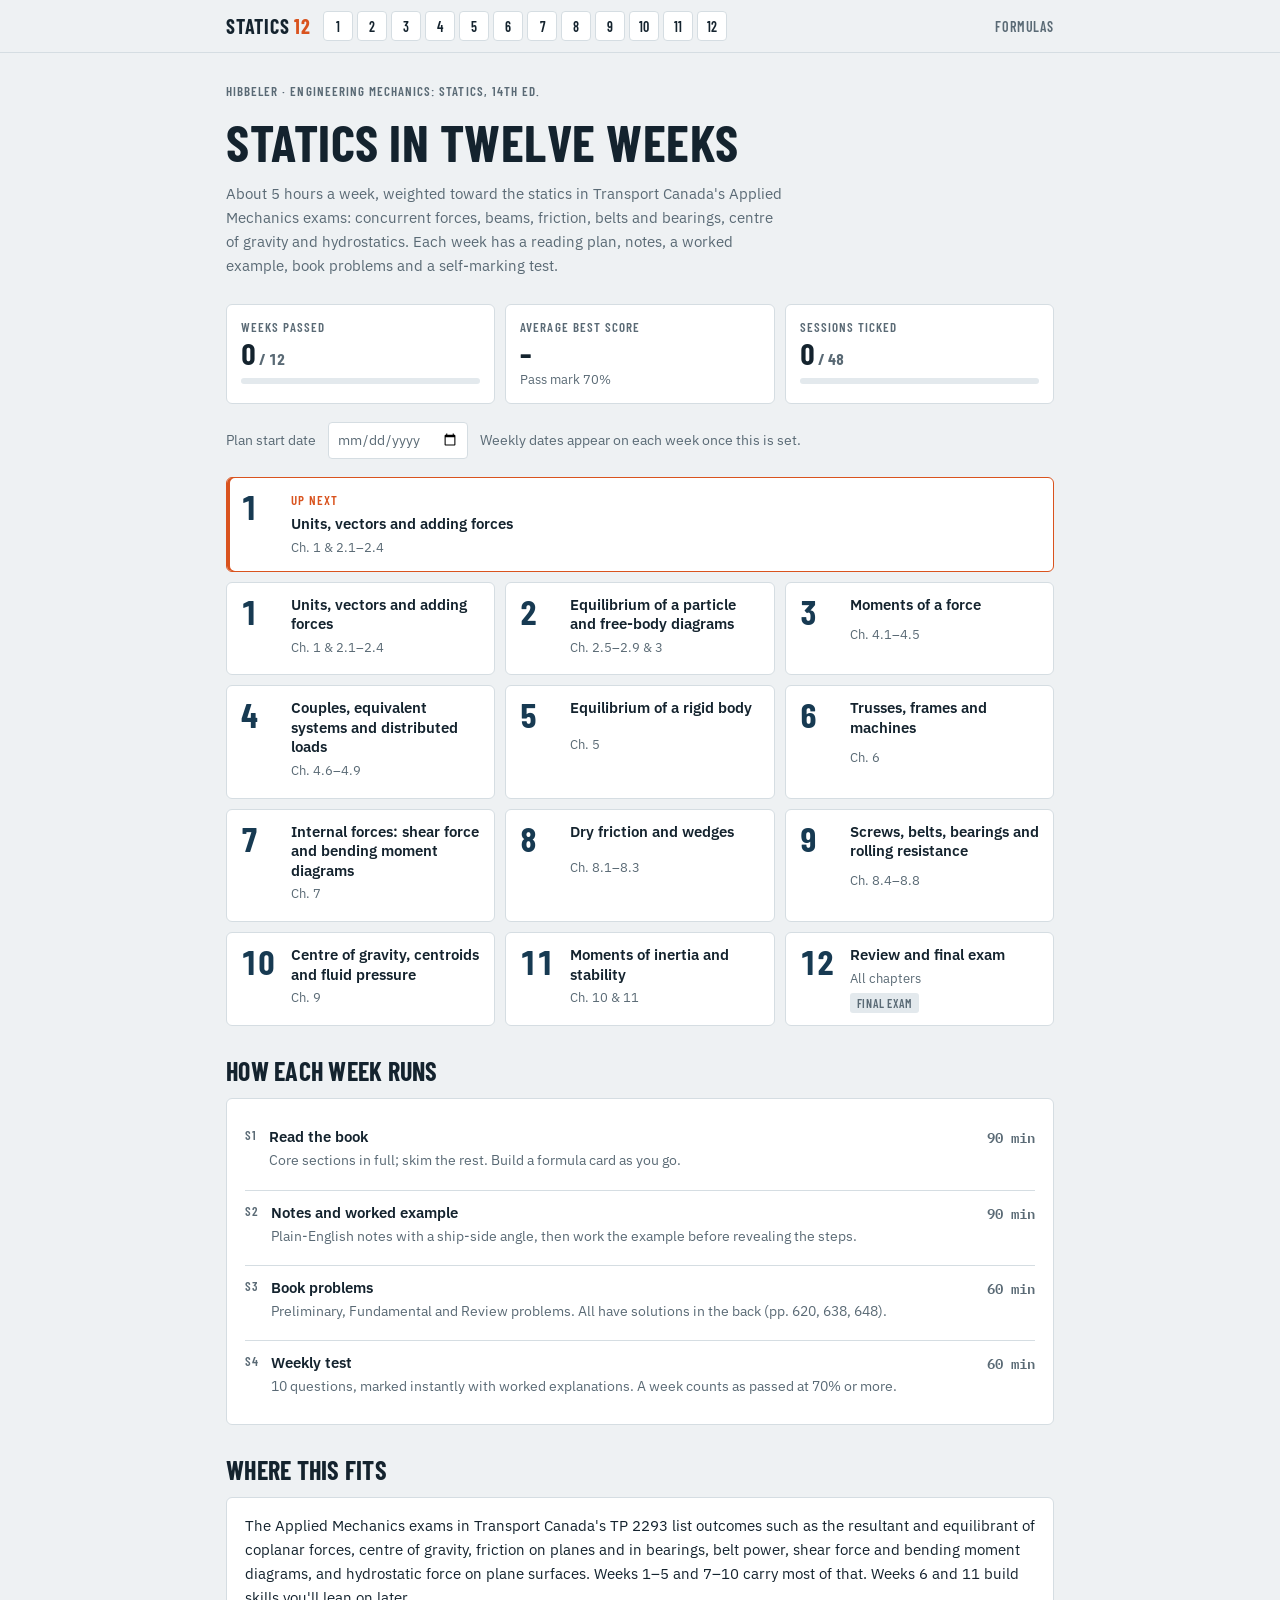
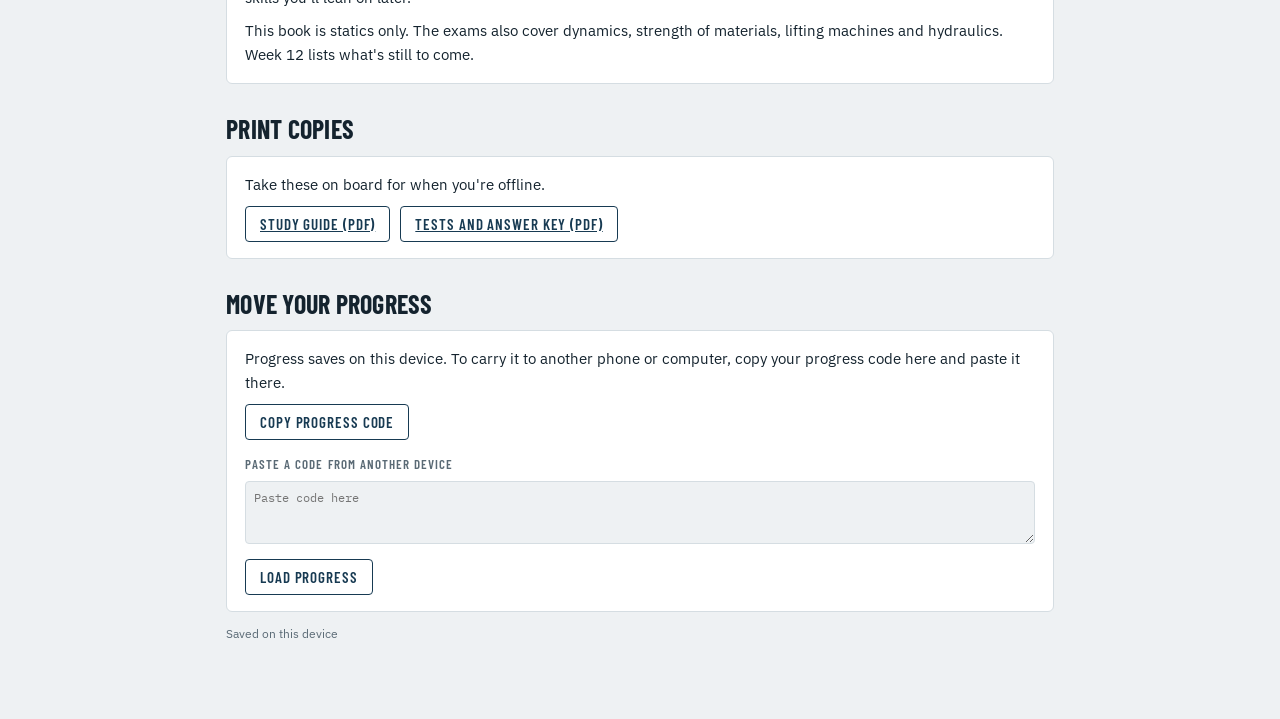
==== statics/index.html @ a071ed4c "Add Statics in Twelve Weeks study hub at /statics Interactive 12-week study plan for Hibbeler's Engi" ====
<!doctype html>
<html lang="en"><head><meta charset="utf-8"><meta name="viewport" content="width=device-width,initial-scale=1,viewport-fit=cover">
<style>[hidden]{display:none!important}img{max-width:100%}</style></head><body>
<title>Hibbeler Statics Course</title>
<link rel="preconnect" href="https://fonts.googleapis.com">
<link rel="preconnect" href="https://fonts.gstatic.com" crossorigin>
<link rel="stylesheet" href="https://fonts.googleapis.com/css2?family=Barlow+Condensed:wght@500;600;700&family=IBM+Plex+Sans:ital,wght@0,400;0,500;0,600;1,400&family=IBM+Plex+Mono:wght@400;500&display=swap">
<style>
/* Layout: a single-column logbook. Sticky week bar, tabbed week pages, and stencil-style labels borrowed from hull and deck markings. */
:root{
  --bg:#eef1f3; --panel:#ffffff; --ink:#14232e; --muted:#5a6a75; --line:#d5dde2;
  --navy:#173a52; --signal:#d9531e; --signal-soft:#fbe6dc; --ok:#1f7a4d; --ok-soft:#dcf1e5; --bad:#b3261e; --bad-soft:#f8e0de;
  --chip:#e3e9ed; --code:#f3f6f8;
  --display:"Barlow Condensed","Arial Narrow",Arial,sans-serif;
  --body:"IBM Plex Sans",-apple-system,"Segoe UI",Roboto,sans-serif;
  --mono:"IBM Plex Mono",ui-monospace,Menlo,Consolas,monospace;
}
@media (prefers-color-scheme: dark){:root:not([data-theme="light"]){
  --bg:#0e171d; --panel:#16232c; --ink:#e4ecf1; --muted:#9aacb8; --line:#2a3b47;
  --navy:#8fc1e3; --signal:#f07a45; --signal-soft:#3a2219; --ok:#5cc58f; --ok-soft:#16301f; --bad:#f08a80; --bad-soft:#3a1c1a;
  --chip:#22323d; --code:#1b2a34; color-scheme:dark }}
:root[data-theme="dark"]{
  --bg:#0e171d; --panel:#16232c; --ink:#e4ecf1; --muted:#9aacb8; --line:#2a3b47;
  --navy:#8fc1e3; --signal:#f07a45; --signal-soft:#3a2219; --ok:#5cc58f; --ok-soft:#16301f; --bad:#f08a80; --bad-soft:#3a1c1a;
  --chip:#22323d; --code:#1b2a34; color-scheme:dark }
*{box-sizing:border-box}
body{background:var(--bg);color:var(--ink);font:15px/1.6 var(--body);margin:0}
.wrap{max-width:860px;margin:0 auto;padding-inline:16px;padding-block:0 64px}
a{color:var(--navy)}
button,input,select{font:inherit;color:inherit}
:focus-visible{outline:2px solid var(--signal);outline-offset:2px}
h1,h2,h3{font-family:var(--display);font-weight:700;letter-spacing:.01em;line-height:1.15;text-wrap:balance;margin:0}
.label{font-family:var(--display);font-weight:600;text-transform:uppercase;letter-spacing:.08em;font-size:13px;color:var(--muted)}
sub,sup{font-size:.72em;line-height:0}

/* top bar */
.top{position:sticky;top:env(safe-area-inset-top,0px);z-index:5;background:var(--bg);border-bottom:1px solid var(--line)}
.top .wrap{display:flex;align-items:center;gap:12px;padding-block:10px}
.brand{font-family:var(--display);font-weight:700;font-size:20px;letter-spacing:.04em;text-transform:uppercase;text-decoration:none;color:var(--ink);white-space:nowrap}
.brand b{color:var(--signal)}
.weeks{display:flex;gap:4px;overflow-x:auto;flex:1;min-width:0;scrollbar-width:none}
.weeks::-webkit-scrollbar{display:none}
.wk{flex:none;width:30px;height:30px;border-radius:4px;border:1px solid var(--line);background:var(--panel);font:600 14px var(--display);cursor:pointer;display:grid;place-items:center;color:var(--ink);text-decoration:none}
.wk.done{background:var(--ok);border-color:var(--ok);color:var(--panel)}
.wk.cur{border-color:var(--signal);box-shadow:inset 0 0 0 1px var(--signal)}
.toplink{font:600 14px var(--display);text-transform:uppercase;letter-spacing:.06em;text-decoration:none;color:var(--muted);white-space:nowrap}

/* home */
.hero{padding-block:28px 8px;display:grid;gap:10px}
.hero h1{font-size:clamp(34px,7vw,52px);text-transform:uppercase}
.hero p{margin:0;max-width:62ch;color:var(--muted)}
.stats{display:grid;grid-template-columns:repeat(auto-fit,minmax(150px,1fr));gap:10px;margin-block:18px}
.stat{background:var(--panel);border:1px solid var(--line);border-radius:6px;padding:12px 14px}
.stat .v{font:700 30px/1.1 var(--display);font-variant-numeric:tabular-nums}
.stat .v small{font-size:16px;color:var(--muted)}
.bar{height:6px;background:var(--chip);border-radius:3px;overflow:hidden;margin-top:8px}
.bar i{display:block;height:100%;background:var(--signal)}
.startrow{display:flex;flex-wrap:wrap;align-items:center;gap:8px 12px;margin-block:4px 18px;font-size:14px;color:var(--muted)}
.startrow input{background:var(--panel);border:1px solid var(--line);border-radius:4px;padding:5px 8px}
.grid{display:grid;grid-template-columns:repeat(auto-fill,minmax(250px,1fr));gap:10px}
.card{display:grid;grid-template-columns:auto 1fr;gap:4px 12px;align-items:start;background:var(--panel);border:1px solid var(--line);border-radius:6px;padding:12px 14px;text-decoration:none;color:var(--ink)}
.card:hover{border-color:var(--navy)}
.card .num{font:700 34px/1 var(--display);color:var(--navy);grid-row:span 3;min-width:38px;font-variant-numeric:tabular-nums}
.card .t{font-weight:600;line-height:1.3}
.card .c{font-size:13px;color:var(--muted)}
.card.now{border-color:var(--signal);box-shadow:inset 3px 0 0 var(--signal)}
.chips{display:flex;flex-wrap:wrap;gap:6px}
.chip{display:inline-block;font:600 12px/1 var(--display);letter-spacing:.06em;text-transform:uppercase;padding:4px 7px;border-radius:3px;background:var(--chip);color:var(--muted)}
.chip.ok{background:var(--ok-soft);color:var(--ok)}
.chip.go{background:var(--signal-soft);color:var(--signal)}
.chip.core{background:var(--navy);color:var(--panel)}
.section{margin-block:30px 0;display:grid;gap:12px}
.section h2{font-size:26px;text-transform:uppercase}
.panel{background:var(--panel);border:1px solid var(--line);border-radius:6px;padding:16px 18px}
.panel p{margin:0 0 .6em}
.panel p:last-child{margin-bottom:0}
.sessions{display:grid;gap:8px;counter-reset:s}
.srow{display:grid;grid-template-columns:auto 1fr auto;gap:12px;align-items:start;padding:10px 0;border-top:1px solid var(--line)}
.srow:first-child{border-top:0}
.srow .time{font:600 14px var(--mono);color:var(--muted);white-space:nowrap}
.srow .k{font-weight:600}
.srow .d{font-size:14px;color:var(--muted)}

/* week page */
.whead{padding-block:22px 6px;display:grid;gap:6px}
.whead h1{font-size:clamp(28px,5.5vw,40px)}
.tabs{display:flex;gap:2px;border-bottom:2px solid var(--line);margin-block:14px 18px;overflow-x:auto;scrollbar-width:none}
.tabs::-webkit-scrollbar{display:none}
.tab{flex:none;background:none;border:0;padding:8px 12px;font:600 16px var(--display);letter-spacing:.06em;text-transform:uppercase;color:var(--muted);cursor:pointer;border-bottom:3px solid transparent;margin-bottom:-2px}
.tab[aria-selected="true"]{color:var(--ink);border-bottom-color:var(--signal)}
.stack{display:grid;gap:14px}
ul.obj{margin:0;padding-left:20px}
ul.obj li{margin-block:3px}
table{border-collapse:collapse;width:100%;font-size:14px}
.tablewrap{overflow-x:auto}
th,td{text-align:left;padding:8px 10px;border-bottom:1px solid var(--line);vertical-align:top}
th{font:600 13px var(--display);letter-spacing:.08em;text-transform:uppercase;color:var(--muted)}
td.mono,.mono{font-family:var(--mono);font-size:13px}
.check{display:flex;gap:10px;align-items:flex-start;cursor:pointer}
.check input{width:18px;height:18px;margin-top:3px;accent-color:var(--ok);flex:none}
.note h3{font-size:20px;margin-bottom:4px}
.formula td:last-child{font-family:var(--mono);font-size:13.5px;white-space:nowrap}
.marine{border-left:4px solid var(--signal);background:var(--signal-soft);border-radius:0 6px 6px 0;padding:12px 16px}
.marine .label{color:var(--signal)}
.marine p{margin:4px 0 0}
.steps{display:grid;gap:8px;margin:0;padding:0;list-style:none;counter-reset:st}
.steps li{counter-increment:st;display:grid;grid-template-columns:28px 1fr;gap:8px;background:var(--code);border-radius:4px;padding:8px 10px}
.steps li::before{content:counter(st);font:700 18px/1.3 var(--display);color:var(--navy)}
.btn{display:inline-flex;align-items:center;gap:6px;border:1px solid var(--navy);background:var(--navy);color:var(--panel);border-radius:4px;padding:8px 14px;font:600 15px var(--display);letter-spacing:.06em;text-transform:uppercase;cursor:pointer}
.btn.ghost{background:transparent;color:var(--navy)}
.btn:disabled{opacity:.45;cursor:not-allowed}
.answer{border:1px solid var(--ok);background:var(--ok-soft);border-radius:4px;padding:10px 12px}
.row{display:flex;flex-wrap:wrap;gap:10px;align-items:center}

/* test */
.q{display:grid;gap:10px;padding:16px 18px;background:var(--panel);border:1px solid var(--line);border-radius:6px}
.q.right{border-color:var(--ok);box-shadow:inset 4px 0 0 var(--ok)}
.q.wrong{border-color:var(--bad);box-shadow:inset 4px 0 0 var(--bad)}
.qn{font:700 15px var(--display);letter-spacing:.06em;color:var(--signal)}
.opts{display:grid;gap:6px}
.opt{display:flex;gap:10px;align-items:flex-start;border:1px solid var(--line);border-radius:4px;padding:8px 10px;cursor:pointer}
.opt input{margin-top:4px;accent-color:var(--navy);flex:none}
.opt.is-right{border-color:var(--ok);background:var(--ok-soft)}
.opt.is-picked-wrong{border-color:var(--bad);background:var(--bad-soft)}
.numin{display:flex;gap:8px;align-items:center;flex-wrap:wrap}
.numin input{width:150px;max-width:100%;background:var(--bg);border:1px solid var(--line);border-radius:4px;padding:8px 10px;font-family:var(--mono)}
.numin .u{font-family:var(--mono);color:var(--muted)}
.fb{font-size:14px;border-top:1px dashed var(--line);padding-top:10px}
.fb b.r{color:var(--ok)} .fb b.w{color:var(--bad)}
.score{scroll-margin-top:70px;display:flex;flex-wrap:wrap;gap:14px 24px;align-items:center;padding:16px 18px;border-radius:6px;background:var(--panel);border:2px solid var(--navy)}
.score .big{font:700 44px/1 var(--display);font-variant-numeric:tabular-nums}
.score.pass{border-color:var(--ok)} .score.pass .big{color:var(--ok)}
.score.fail{border-color:var(--signal)} .score.fail .big{color:var(--signal)}
.hint{font-size:13px;color:var(--muted)}
.sync{font-size:12px;color:var(--muted)}
.pager{display:flex;justify-content:space-between;gap:10px;margin-top:28px}
@media (max-width:520px){.brand span{display:none}.srow{grid-template-columns:auto 1fr}.srow .time{grid-column:2}}
@media (prefers-reduced-motion:no-preference){.q,.card{transition:border-color .15s}}
</style>

<header class="top"><div class="wrap">
  <a class="brand" href="#home">Statics<span> <b>12</b></span></a>
  <nav class="weeks" id="weekbar" aria-label="Weeks"></nav>
  <a class="toplink" href="#formulas">Formulas</a>
</div></header>
<main class="wrap" id="app"></main>

<script type="application/json" id="course-data">{"weeks":[{"n":1,"title":"Units, vectors and adding forces","chapter":"Ch. 1 & 2.1–2.4","readings":[{"sec":"1.1–1.6","title":"General principles, units, numerical work","pages":"book pp. 3–16 (PDF pp. 25–38)","depth":"core"},{"sec":"2.1–2.3","title":"Scalars, vectors, parallelogram law","pages":"book pp. 17–32 (PDF pp. 39–54)","depth":"core"},{"sec":"2.4","title":"Adding a system of coplanar forces","pages":"book pp. 33–43 (PDF pp. 55–65)","depth":"core"}],"objectives":["Work in SI units and prefixes, and convert mass to weight with W = mg","Add two forces with the parallelogram law, using the cosine and sine rules","Resolve any force into x and y components, including 3-4-5 slopes","Find the resultant and the equilibrant of a set of coplanar forces"],"notes":[{"h":"What statics is","p":"Statics is the study of bodies that are at rest or moving at constant velocity, so the acceleration is zero. Every problem in this book comes down to one idea: <b>the forces on a body balance<\/b>. This week you learn to add forces correctly. Everything after this builds on that."},{"h":"Newton's laws and weight","p":"1st law: with no unbalanced force, a body stays at rest or keeps moving in a straight line. 2nd law: F = ma. 3rd law: action and reaction are equal and opposite. Weight is the force gravity puts on a mass: <b>W = mg<\/b>, with g = 9.81 m/s². A 1 kg mass weighs 9.81 N. A 1 tonne (1 Mg) mass weighs 9.81 kN."},{"h":"SI units and prefixes","p":"The newton is a derived unit: 1 N = 1 kg·m/s². Prefixes go in steps of 1000: kilo (k, 10³), mega (M, 10⁶), giga (G, 10⁹), milli (m, 10⁻³), micro (μ, 10⁻⁶). Write 1 tonne as 1 Mg, never 1 kkg. Carry at least 4 figures through a calculation and round the final answer to 3 significant figures, as the book does."},{"h":"Vectors","p":"A <b>scalar<\/b> has size only (mass, time, length). A <b>vector<\/b> has size and direction (force, velocity, moment). You add two vectors with the <b>parallelogram law<\/b>: put them tail to tail, complete the parallelogram, and the diagonal is the resultant. The half-version is the <b>triangle rule<\/b>, which puts them head to tail. Solve the triangle with the cosine rule for the magnitude and the sine rule for the angle."},{"h":"Resolving into components","p":"For a force F at angle θ measured from the +x axis: F<sub>x<\/sub> = F cos θ and F<sub>y<\/sub> = F sin θ. When the direction is given as a slope triangle, for example rise 3 and run 4 with hypotenuse 5, use the ratios: F<sub>x<\/sub> = F(4/5) and F<sub>y<\/sub> = F(3/5). Always check the sign of each component from a sketch. Don't trust the calculator to get the quadrant right."},{"h":"Resultant of many forces","p":"Add all the x-components and all the y-components: F<sub>Rx<\/sub> = ΣF<sub>x<\/sub> and F<sub>Ry<\/sub> = ΣF<sub>y<\/sub>. Then F<sub>R<\/sub> = √(F<sub>Rx<\/sub>² + F<sub>Ry<\/sub>²), and the direction is θ = tan⁻¹(|F<sub>Ry<\/sub>|/|F<sub>Rx<\/sub>|), placed in the right quadrant by looking at the signs."},{"h":"Equilibrant (exam term)","p":"Hibbeler rarely uses the word, but Transport Canada exam papers do. The <b>equilibrant<\/b> is the single force that would hold the system in balance. It has the same magnitude as the resultant, acts along the same line, and points the opposite way, so its direction is θ<sub>R<\/sub> + 180°."}],"formulas":[["Weight","W = m g,  g = 9.81 m/s²"],["Cosine rule","C = √(A² + B² − 2AB cos c)"],["Parallelogram (angle θ between the forces)","R = √(A² + B² + 2AB cos θ)"],["Sine rule","A / sin a = B / sin b = C / sin c"],["Components","F<sub>x<\/sub> = F cos θ,  F<sub>y<\/sub> = F sin θ"],["Resultant","F<sub>R<\/sub> = √((ΣF<sub>x<\/sub>)² + (ΣF<sub>y<\/sub>)²),  θ = tan⁻¹(ΣF<sub>y<\/sub> / ΣF<sub>x<\/sub>)"],["Equilibrant","E = F<sub>R<\/sub>, direction θ<sub>R<\/sub> + 180°"]],"example":{"title":"Three lines on one bollard","problem":"Three mooring lines pull on one deck bollard. Take +x as forward and measure angles anticlockwise from +x: 5 kN at 0°, 8 kN at 60° and 4 kN at 150°. Find the resultant force on the bollard and the equilibrant that the bollard's foundation has to provide.","steps":["x-components: 5 cos 0° + 8 cos 60° + 4 cos 150° = 5 + 4 − 3.464 = <b>5.536 kN<\/b>","y-components: 5 sin 0° + 8 sin 60° + 4 sin 150° = 0 + 6.928 + 2 = <b>8.928 kN<\/b>","Magnitude: F<sub>R<\/sub> = √(5.536² + 8.928²) = <b>10.5 kN<\/b>","Direction: both components are positive, so the resultant is in the 1st quadrant. θ = tan⁻¹(8.928/5.536) = <b>58.2°<\/b>","Equilibrant: 10.5 kN acting at 58.2° + 180° = <b>238°<\/b>"],"answer":"F<sub>R<\/sub> = 10.5 kN at 58.2°. Equilibrant = 10.5 kN at 238°."},"marine":"Two tugs on one tow, several mooring lines on a bollard, and a chain block hanging from a padeye that is pulled sideways are all coplanar force additions. The Applied Mechanics exams ask for the resultant and equilibrant of concurrent coplanar forces by name, so get fast and tidy at the component method this week.","practice":[{"set":"Preliminary","items":"P2–1, P2–2","where":"book p. 27; solutions p. 638"},{"set":"Fundamental","items":"F2–1 to F2–12","where":"book pp. 28 & 39; solutions p. 620"},{"set":"Review","items":"R2–1 to R2–4","where":"book p. 84; solutions p. 648"}],"test":[{"type":"mc","q":"Which of these quantities is a vector?","options":["Mass","Time","Force","Volume"],"answer":2,"explain":"A force has magnitude <i>and<\/i> direction. Mass, time and volume have magnitude only, so they are scalars."},{"type":"num","q":"A replacement pump has a mass of 250 kg. What is its weight?","answer":2.4525,"display":"2.45","unit":"kN","tol":2.0,"explain":"W = mg = 250 × 9.81 = 2 452 N = 2.45 kN."},{"type":"mc","q":"The equilibrant of a force system is:","options":["The largest force in the system","Equal in size to the resultant, on the same line of action, but in the opposite direction","The sum of the magnitudes of all the forces","Always perpendicular to the resultant"],"answer":1,"explain":"The equilibrant is the single force that balances the system. It cancels the resultant exactly, so it has the same size and line and points the opposite way."},{"type":"mc","q":"0.005 MN is the same as:","options":["5 N","50 N","5 kN","50 kN"],"answer":2,"explain":"0.005 × 10⁶ N = 5000 N = 5 kN."},{"type":"num","q":"Two tugs pull a ship. One pulls with 40 kN and the other with 30 kN, and the angle between their towlines is 50°. What is the magnitude of the resultant pull?","answer":63.582154,"display":"63.6","unit":"kN","tol":2.0,"explain":"With θ the angle between the forces, R = √(A² + B² + 2AB cos θ) = √(40² + 30² + 2·40·30·cos 50°) = 63.6 kN. If you use the cosine rule on the force triangle instead, the included angle is 180° − 50° = 130°, which gives the same answer."},{"type":"num","q":"For the same two tugs, what angle does the resultant make with the 40 kN towline?","answer":21.188851,"display":"21.2","unit":"°","tol":2.0,"explain":"Sine rule on the force triangle: sin α = 30·sin(130°)/63.58, which gives α = 21.2°. Note that sin 130° = sin 50°.","abs_tol":1.0},{"type":"num","q":"A 12 kN force acts at 35° above the horizontal. What is its horizontal component?","answer":9.829825,"display":"9.83","unit":"kN","tol":2.0,"explain":"F<sub>x<\/sub> = 12 cos 35° = 9.83 kN."},{"type":"num","q":"A 500 N force acts along a slope that rises 3 units for every 4 units of run (a 3-4-5 triangle). What is its vertical component?","answer":300,"display":"300","unit":"N","tol":2.0,"explain":"The hypotenuse is 5, so F<sub>y<\/sub> = 500 × 3/5 = 300 N."},{"type":"num","q":"Three forces act on a ring: 200 N at 0°, 300 N at 90° and 250 N at 225°, with angles measured anticlockwise from +x. What is the magnitude of the resultant?","answer":125.392602,"display":"125","unit":"N","tol":2.0,"explain":"ΣF<sub>x<\/sub> = 200 + 0 + 250 cos 225° = 23.22 N. ΣF<sub>y<\/sub> = 0 + 300 + 250 sin 225° = 123.2 N. F<sub>R<\/sub> = √(23.22² + 123.2²) = 125 N, acting at 79.3° from +x."},{"type":"mc","q":"Two forces of 30 N and 40 N act on a point. Which of these <i>cannot<\/i> be the magnitude of their resultant?","options":["5 N","10 N","50 N","70 N"],"answer":0,"explain":"The resultant lies between the difference (40 − 30 = 10 N, forces opposed) and the sum (70 N, forces in line). 50 N is the case where they are at 90°. 5 N is impossible."}]},{"n":2,"title":"Equilibrium of a particle and free-body diagrams","chapter":"Ch. 2.5–2.9 & 3","readings":[{"sec":"3.1–3.3","title":"Equilibrium, free-body diagrams, coplanar systems","pages":"book pp. 87–105 (PDF pp. 109–127)","depth":"core"},{"sec":"2.5–2.8","title":"Cartesian vectors, position vectors, force along a line","pages":"book pp. 44–68 (PDF pp. 66–90)","depth":"skim"},{"sec":"2.9","title":"Dot product","pages":"book pp. 69–86 (PDF pp. 91–108)","depth":"skim"},{"sec":"3.4","title":"Three-dimensional force systems","pages":"book pp. 106–120 (PDF pp. 128–142)","depth":"skim"}],"objectives":["Draw a clean free-body diagram (FBD) of a particle","Solve ΣFx = 0, ΣFy = 0 for unknown tensions","Use Lami's theorem for three-force problems and see why wide sling angles are dangerous","Handle springs (F = ks) and cables over pulleys","Read a force written as a Cartesian vector (i, j, k), and find components along a line"],"notes":[{"h":"Equilibrium of a particle","p":"A particle is in equilibrium when the resultant force on it is zero: <b>ΣF = 0<\/b>. In 2D that gives two equations, ΣF<sub>x<\/sub> = 0 and ΣF<sub>y<\/sub> = 0, so you can solve for at most <b>two unknowns<\/b>."},{"h":"The free-body diagram","p":"This is the most important skill in the course. (1) Draw the particle, such as a hook or a ring, isolated from everything around it. (2) Show <i>every<\/i> force acting on it: known loads, weights and the pulls of cables. (3) Label unknown magnitudes and mark every angle. If you assume a direction for an unknown and the answer comes out negative, the force acts the other way."},{"h":"Cables, pulleys and springs","p":"A cable can only <b>pull<\/b>, and its tension acts along the cable. Over a frictionless pulley the tension is the <b>same on both sides<\/b>. A linear spring has F = k·s, where s = deformed length − unstretched length. A positive s means the spring is stretched and pulling."},{"h":"Lami's theorem (exam favourite)","p":"When exactly three forces hold a point in equilibrium, each force is proportional to the sine of the angle between the other two: <b>F₁/sin α₁ = F₂/sin α₂ = F₃/sin α₃<\/b>. It's the sine rule applied to the closed force triangle, and it is quick for hook-and-two-slings problems."},{"h":"Sling angles","p":"For a load W hung from two equal legs, each at angle θ from the vertical: T = W / (2 cos θ). At θ = 30° each leg carries 0.577W. At θ = 60° (a 120° included angle) each leg carries the <b>full<\/b> W. Wider is worse, which is why riggers limit the included angle."},{"h":"Cartesian vectors (lighter touch)","p":"In 3D, write F = F<sub>x<\/sub><b>i<\/b> + F<sub>y<\/sub><b>j<\/b> + F<sub>z<\/sub><b>k<\/b>. To aim a force along a line from A to B: take the position vector r = (x<sub>B<\/sub>−x<sub>A<\/sub>)<b>i<\/b> + …, divide it by its length to get the unit vector u, then F = F·u. Direction cosines satisfy cos²α + cos²β + cos²γ = 1. The dot product A·B = AB cos θ gives the angle between two lines and the component of a force along a line. These exams are mostly 2D, so learn this well enough to follow it."}],"formulas":[["Particle equilibrium","ΣF<sub>x<\/sub> = 0,  ΣF<sub>y<\/sub> = 0  (ΣF<sub>z<\/sub> = 0 in 3D)"],["Lami's theorem","F₁/sin α₁ = F₂/sin α₂ = F₃/sin α₃"],["Symmetric two-leg sling","T = W / (2 cos θ)  (θ from vertical)"],["Linear spring","F = k s,  s = L − L₀"],["Force along a line","F = F·(r / |r|)"],["Direction cosines","cos²α + cos²β + cos²γ = 1"],["Dot product","A·B = AB cos θ = A<sub>x<\/sub>B<sub>x<\/sub> + A<sub>y<\/sub>B<sub>y<\/sub> + A<sub>z<\/sub>B<sub>z<\/sub>"]],"example":{"title":"Lifting an engine block with two slings","problem":"A 2000 kg engine block hangs from a crane hook on two slings. Sling AB is 30° from the vertical, on the left. Sling AC is 45° from the vertical, on the right. Find the tension in each sling.","steps":["Weight: W = 2000 × 9.81 = <b>19.6 kN<\/b>.","FBD of the hook A: T<sub>AB<\/sub> up and to the left at 30° from vertical, T<sub>AC<\/sub> up and to the right at 45° from vertical, and W straight down.","ΣF<sub>x<\/sub> = 0: T<sub>AC<\/sub> sin 45° − T<sub>AB<\/sub> sin 30° = 0","ΣF<sub>y<\/sub> = 0: T<sub>AB<\/sub> cos 30° + T<sub>AC<\/sub> cos 45° − W = 0","Or use Lami directly. The angle opposite T<sub>AB<\/sub> (between T<sub>AC<\/sub> and W) is 180° − 45° = 135°. Opposite T<sub>AC<\/sub> it is 180° − 30° = 150°. Opposite W it is 30° + 45° = 75°.","T<sub>AB<\/sub> = W sin 135° / sin 75° = <b>14.4 kN<\/b>","T<sub>AC<\/sub> = W sin 150° / sin 75° = <b>10.2 kN<\/b>"],"answer":"T<sub>AB<\/sub> = 14.4 kN, T<sub>AC<\/sub> = 10.2 kN. The sling nearer the vertical takes more of the load."},"marine":"This is chain-block and sling work in the engine room: lifting a cylinder head or a pump motor off padeyes. Every 'max load' problem here is really a safe-working-load check. The sling-angle rule, that each leg carries W at a 120° included angle, is worth knowing for the job as well as the exam.","practice":[{"set":"Preliminary","items":"P3–1, P3–2","where":"book p. 96; solutions p. 638"},{"set":"Fundamental","items":"F3–1 to F3–6 (core), F2–13 to F2–16 & F3–7, F3–8 (3D, optional)","where":"book pp. 51, 97, 111; solutions p. 620"},{"set":"Review","items":"R3–1 to R3–4","where":"book p. 118; solutions p. 648"}],"test":[{"type":"mc","q":"A particle is in equilibrium when:","options":["It is not moving","The resultant force on it is zero","All the forces acting on it are equal","It has no weight"],"answer":1,"explain":"Equilibrium means ΣF = 0. A body moving at constant velocity is also in equilibrium, so 'not moving' is not the definition."},{"type":"mc","q":"A rope passes over a frictionless pulley. The tension on the two sides of the pulley is:","options":["Greater on the loaded side","The same on both sides","Half on each side","Zero on the free side"],"answer":1,"explain":"A frictionless pulley only changes the direction of the rope. The tension is the same throughout."},{"type":"mc","q":"A load hangs from two equal sling legs. As the included angle between the legs increases from 60° to 120°, the tension in each leg:","options":["Decreases","Stays the same","Increases, from about 0.58W to 1.0W","Doubles from 0.5W to 1.0W"],"answer":2,"explain":"T = W/(2 cos θ), with θ measured from the vertical. θ = 30° gives 0.577W and θ = 60° gives 1.0W."},{"type":"num","q":"A 500 kg load hangs from two sling legs, each 30° from the vertical. What is the tension in each leg?","answer":2.831903,"display":"2.83","unit":"kN","tol":2.0,"explain":"W = 500 × 9.81 = 4 905 N. T = W/(2 cos 30°) = 2.83 kN."},{"type":"num","q":"The same 500 kg load is now rigged with each leg at 60° from the vertical. What is the tension in each leg?","answer":4.905,"display":"4.9","unit":"kN","tol":2.0,"explain":"T = 4 905/(2 cos 60°) = 4.90 kN. That equals the full weight of the load."},{"type":"num","q":"A 10 kN weight hangs from point A. Cable AB runs horizontally to a wall. Cable AC rises at 40° above the horizontal to the deckhead. What is the tension in AC?","answer":15.557238,"display":"15.6","unit":"kN","tol":2.0,"explain":"ΣF<sub>y<\/sub>: T<sub>AC<\/sub> sin 40° = 10, so T<sub>AC<\/sub> = 15.6 kN."},{"type":"num","q":"In the same setup, what is the tension in the horizontal cable AB?","answer":11.917536,"display":"11.9","unit":"kN","tol":2.0,"explain":"ΣF<sub>x<\/sub>: T<sub>AB<\/sub> = T<sub>AC<\/sub> cos 40° = 10/tan 40° = 11.9 kN."},{"type":"num","q":"A spring with stiffness k = 2 kN/m has an unstretched length of 300 mm. It is stretched to 450 mm. What force does it exert?","answer":300,"display":"300","unit":"N","tol":2.0,"explain":"s = 0.450 − 0.300 = 0.150 m. F = ks = 2000 × 0.150 = 300 N."},{"type":"num","q":"A 600 N force acts from the origin toward the point (3, 4, 12) m. What is its z-component?","answer":553.846154,"display":"554","unit":"N","tol":2.0,"explain":"|r| = √(3² + 4² + 12²) = 13 m. F<sub>z<\/sub> = 600 × 12/13 = 554 N."},{"type":"mc","q":"A force has direction angles α = 60° and β = 60°. Its third direction angle γ (acute) is:","options":["30°","45°","60°","90°"],"answer":1,"explain":"cos²γ = 1 − cos²60° − cos²60° = 1 − 0.25 − 0.25 = 0.5, so cos γ = 0.707 and γ = 45°."}]},{"n":3,"title":"Moments of a force","chapter":"Ch. 4.1–4.5","readings":[{"sec":"4.1","title":"Moment of a force, scalar form","pages":"book pp. 121–124 (PDF pp. 143–146)","depth":"core"},{"sec":"4.4","title":"Principle of moments (Varignon)","pages":"book pp. 132–144 (PDF pp. 154–166)","depth":"core"},{"sec":"4.2–4.3","title":"Cross product and vector moments","pages":"book pp. 125–131 (PDF pp. 147–153)","depth":"skim"},{"sec":"4.5","title":"Moment about a specified axis","pages":"book pp. 145–153 (PDF pp. 167–175)","depth":"skim"}],"objectives":["Calculate a moment as force × perpendicular distance, with a sign","Use Varignon's principle: the moment of a force equals the sum of the moments of its components","Find a resultant moment from several forces","Set up r × F for a simple 3D case"],"notes":[{"h":"What a moment is","p":"A moment is the turning effect of a force about a point or an axis. In scalar form, <b>M<sub>O<\/sub> = F·d<\/b>, where d is the <b>perpendicular<\/b> distance from O to the force's <i>line of action<\/i>. The units are N·m or kN·m. Don't confuse a moment with work (J). They share base units, but they are different things."},{"h":"Sign convention","p":"Pick one convention and keep to it. The book uses <b>anticlockwise (CCW) = positive<\/b>, which is the right-hand rule with the thumb out of the page. A force whose line of action passes through O has zero moment about O."},{"h":"Principle of moments (Varignon)","p":"The moment of a force about a point equals the sum of the moments of its components about that point. In practice, split F into F<sub>x<\/sub> and F<sub>y<\/sub>, which are easy because their perpendicular distances are just coordinates: <b>M<sub>O<\/sub> = x·F<sub>y<\/sub> − y·F<sub>x<\/sub><\/b>. This is often faster than finding d."},{"h":"Resultant moment","p":"Add the moments of all the forces about the same point with their signs: (M<sub>R<\/sub>)<sub>O<\/sub> = ΣF·d. A negative answer means the net turning is clockwise."},{"h":"Vector form (lighter touch)","p":"<b>M<sub>O<\/sub> = r × F<\/b>, where r runs from O to <i>any<\/i> point on the line of action. Work out the 3×3 determinant with rows i j k / r<sub>x<\/sub> r<sub>y<\/sub> r<sub>z<\/sub> / F<sub>x<\/sub> F<sub>y<\/sub> F<sub>z<\/sub>. The moment about an axis with unit vector u is M<sub>a<\/sub> = u·(r × F). It matters for shafts and hinges, but exam questions are mostly planar."}],"formulas":[["Scalar moment","M<sub>O<\/sub> = F d  (d ⟂ to line of action)"],["Force at an angle φ to a lever of length L","M = F L sin φ"],["Varignon (2D)","M<sub>O<\/sub> = x F<sub>y<\/sub> − y F<sub>x<\/sub>"],["Resultant moment","(M<sub>R<\/sub>)<sub>O<\/sub> = Σ F d  (CCW +)"],["Vector moment","M<sub>O<\/sub> = r × F"],["Moment about an axis","M<sub>a<\/sub> = u<sub>a<\/sub> · (r × F)"]],"example":{"title":"Torque on a flange bolt, two ways","problem":"(a) An engineer pulls on a 0.3 m spanner with 400 N at 75° to the handle. What torque does the bolt get? (b) A 2 kN force with components F<sub>x<\/sub> = 1.2 kN and F<sub>y<\/sub> = 1.6 kN acts at the point (3, 2) m. Find its moment about the origin O.","steps":["(a) Only the component perpendicular to the handle turns the bolt: M = F L sin φ = 400 × 0.3 × sin 75° = <b>116 N·m<\/b>.","(b) Use Varignon with components. F<sub>y<\/sub> = 1.6 kN acts at x = 3 m and turns anticlockwise (+). F<sub>x<\/sub> = 1.2 kN acts at y = 2 m and turns clockwise (−).","M<sub>O<\/sub> = x F<sub>y<\/sub> − y F<sub>x<\/sub> = 3(1.6) − 2(1.2) = 4.8 − 2.4 = <b>2.40 kN·m<\/b>, anticlockwise."],"answer":"(a) 116 N·m. (b) 2.40 kN·m anticlockwise."},"marine":"This covers torquing flange and cylinder-head bolts, valve hand wheels, the turning moment on a rudder stock, and the overturning moment a provisions crane puts on its pedestal. 'Force × perpendicular distance' is behind every lever, crank and tiller you'll meet.","practice":[{"set":"Preliminary","items":"P4–1 to P4–4","where":"book pp. 135 & 150; solutions p. 638"},{"set":"Fundamental","items":"F4–1 to F4–12 (core), F4–13 to F4–18 (optional)","where":"book pp. 136–137, 151; solutions p. 620"},{"set":"Review","items":"R4–1, R4–3","where":"book p. 204; solutions p. 648"}],"test":[{"type":"mc","q":"The SI unit of a moment is:","options":["N","N/m","N·m","J/s"],"answer":2,"explain":"Moment = force × distance, so N·m (or kN·m)."},{"type":"mc","q":"The moment of a force about a point is zero when:","options":["The force is very small","The line of action of the force passes through the point","The force is horizontal","The force is perpendicular to the lever"],"answer":1,"explain":"If the line of action passes through the point, the perpendicular distance d = 0, so M = 0."},{"type":"num","q":"A 250 N force is applied perpendicular to a spanner, 0.4 m from the bolt centre. What torque does the bolt get?","answer":100,"display":"100","unit":"N·m","tol":2.0,"explain":"M = Fd = 250 × 0.4 = 100 N·m."},{"type":"num","q":"The same 250 N force is applied at 0.4 m, but at 60° to the spanner handle. What is the torque now?","answer":86.60254,"display":"86.6","unit":"N·m","tol":2.0,"explain":"M = F L sin φ = 250 × 0.4 × sin 60° = 86.6 N·m."},{"type":"num","q":"A force F = (300 <b>i<\/b> − 200 <b>j<\/b>) N acts at the point (2, 3) m. Find its moment about the origin. Give a signed answer with anticlockwise positive.","answer":-1300,"display":"−1 300","unit":"N·m","tol":2.0,"explain":"M<sub>O<\/sub> = xF<sub>y<\/sub> − yF<sub>x<\/sub> = 2(−200) − 3(300) = −400 − 900 = −1300 N·m, which is 1300 N·m clockwise."},{"type":"num","q":"A crane boom 10 m long is raised to 40° above the horizontal. A 5 kN load hangs from its tip. What moment does the load produce about the boom foot?","answer":38.302222,"display":"38.3","unit":"kN·m","tol":2.0,"explain":"The load acts vertically, so d is the horizontal reach: 10 cos 40° = 7.66 m. M = 5 × 7.66 = 38.3 kN·m."},{"type":"num","q":"Position vector r = (1 <b>i<\/b> + 2 <b>j<\/b>) m and force F = (50 <b>k<\/b>) N. What is the magnitude of the moment M = r × F?","answer":111.803399,"display":"112","unit":"N·m","tol":2.0,"explain":"r × F = (2·50 − 0)<b>i<\/b> − (1·50 − 0)<b>j<\/b> + 0<b>k<\/b> = (100<b>i<\/b> − 50<b>j<\/b>) N·m. |M| = √(100² + 50²) = 112 N·m."},{"type":"mc","q":"Varignon's theorem states that:","options":["A force can slide along its line of action","The moment of a force equals the sum of the moments of its components about the same point","Every action has an equal and opposite reaction","Couples can be moved anywhere"],"answer":1,"explain":"This is the principle of moments. Option A is transmissibility, option C is Newton's 3rd law, and option D is a property of couples."},{"type":"num","q":"A lever has two forces on it: 200 N acting anticlockwise at 0.5 m from the pivot, and 150 N acting clockwise at 1.2 m. What is the resultant moment? Give a signed answer with anticlockwise positive.","answer":-80,"display":"−80","unit":"N·m","tol":2.0,"explain":"ΣM = +200(0.5) − 150(1.2) = 100 − 180 = −80 N·m, which is 80 N·m clockwise."},{"type":"mc","q":"The perpendicular distance used in M = Fd is measured from the point to:","options":["The point where the force is applied","The line of action of the force","The nearest support","The centroid of the body"],"answer":1,"explain":"d is the shortest distance from the point to the force's line of action, not to where the force happens to be drawn."}]},{"n":4,"title":"Couples, equivalent systems and distributed loads","chapter":"Ch. 4.6–4.9","readings":[{"sec":"4.6","title":"Moment of a couple","pages":"book pp. 154–165 (PDF pp. 176–187)","depth":"core"},{"sec":"4.7–4.8","title":"Simplifying force and couple systems","pages":"book pp. 166–189 (PDF pp. 188–211)","depth":"core"},{"sec":"4.9","title":"Reducing a simple distributed load","pages":"book pp. 190–206 (PDF pp. 212–228)","depth":"core"}],"objectives":["Recognise a couple and calculate its moment","Move a force to another point by adding a couple","Replace parallel forces with a single resultant and find where it acts","Turn uniform, triangular and trapezoidal loads into equivalent point loads"],"notes":[{"h":"Couples","p":"A <b>couple<\/b> is two parallel forces that are equal in size, opposite in direction, and a distance d apart. They have zero resultant force but a turning effect of <b>M = F·d<\/b>. A couple moment is a <b>free vector<\/b>: it has the same value about every point, so you can move it anywhere on the body."},{"h":"Moving a force","p":"You can slide a force along its own line of action without changing anything. This is transmissibility. To move it <i>off<\/i> its line to a point O, add a couple equal to the moment the force had about O: M = F·d. A force-and-couple system at O is equivalent to the original force."},{"h":"Resultant of parallel forces","p":"For vertical loads on a beam: F<sub>R<\/sub> = ΣF. Find its position by matching moments: <b>x̄ = Σ(F·x) / ΣF<\/b>. This is the same idea as finding a centre of gravity, which comes in week 10."},{"h":"Distributed loads","p":"A load spread along a length, w in kN/m, is equivalent to a single force equal to the <b>area under the load diagram<\/b>, acting through the <b>centroid<\/b> of that area. Uniform (UDL): F = wL at L/2. Triangular from 0 to w₀: F = ½w₀L at 2L/3 from the zero end, which is L/3 from the heavy end. Treat a trapezoid as a rectangle plus a triangle."}],"formulas":[["Couple moment","M = F d  (free vector)"],["Force moved to O","F at O + couple M = F d"],["Parallel resultant","F<sub>R<\/sub> = ΣF,  x̄ = Σ(F x) / ΣF"],["Uniform load","F = wL  at L/2"],["Triangular load","F = ½ w₀ L  at L/3 from the w₀ end"],["Any distributed load","F<sub>R<\/sub> = ∫w dx,  x̄ = ∫x w dx / ∫w dx"]],"example":{"title":"Deck beam under stores and a pallet","problem":"A 6 m deck beam AB carries a uniform load of stores of 4 kN/m along its full length, plus a 10 kN pallet 2 m from A. Replace all of this with a single resultant force and give its position from A.","steps":["Uniform load → 4 × 6 = 24 kN acting at 3 m from A.","Total: F<sub>R<\/sub> = 24 + 10 = <b>34 kN<\/b>, downward.","Moments about A: 24(3) + 10(2) = 72 + 20 = 92 kN·m.","x̄ = 92 / 34 = <b>2.71 m<\/b> from A."],"answer":"F<sub>R<\/sub> = 34 kN downward, acting 2.71 m from A."},"marine":"Turning distributed loads into point loads is the first step in every beam problem: cargo on a hatch cover, tank contents on a floor plate, or water pressure on a bulkhead, which is a triangular load. Propeller torque and a steering-gear rudder moment are couples. Next week you use these resultants to find support reactions.","practice":[{"set":"Preliminary","items":"P4–5 to P4–7","where":"book pp. 172 & 184; solutions p. 638"},{"set":"Fundamental","items":"F4–19 to F4–21, F4–25 to F4–28, F4–31 to F4–34, F4–37 to F4–40","where":"book pp. 160, 173, 185, 195; solutions p. 620"},{"set":"Review","items":"R4–5 to R4–8","where":"book p. 204; solutions p. 648"}],"test":[{"type":"mc","q":"A couple moment is called a 'free vector' because:","options":["It has no magnitude","It has the same moment about every point, so it can be moved anywhere on the body","It can only act about the centroid","It is always zero"],"answer":1,"explain":"The moment of a couple, F·d, does not depend on the point you take moments about."},{"type":"num","q":"Two opposite 150 N forces act along parallel lines 0.25 m apart. What is the couple moment?","answer":37.5,"display":"37.5","unit":"N·m","tol":2.0,"explain":"M = Fd = 150 × 0.25 = 37.5 N·m."},{"type":"num","q":"A 12 kN force acts 0.8 m from point O. You replace it with an equal force acting at O plus a couple. How big is the couple?","answer":9.6,"display":"9.6","unit":"kN·m","tol":2.0,"explain":"M = Fd = 12 × 0.8 = 9.6 kN·m."},{"type":"num","q":"A uniform load of 5 kN/m acts over 8 m. What is the equivalent resultant force?","answer":40,"display":"40","unit":"kN","tol":2.0,"explain":"F = wL = 5 × 8 = 40 kN, acting at 4 m."},{"type":"num","q":"A triangular load rises from 0 at A to 9 kN/m at B, over 6 m. What is the resultant force?","answer":27,"display":"27","unit":"kN","tol":2.0,"explain":"F = ½ × 9 × 6 = 27 kN."},{"type":"num","q":"For the same triangular load, how far from A does the resultant act?","answer":4,"display":"4","unit":"m","tol":2.0,"explain":"The centroid of a triangle is ⅔ of the way from the zero end: ⅔ × 6 = 4 m from A, which is 2 m from B."},{"type":"num","q":"Three parallel downward loads act on a beam: 2 kN at x = 1 m, 5 kN at x = 3 m and 3 kN at x = 6 m. Where does their 10 kN resultant act?","answer":3.5,"display":"3.5","unit":"m","tol":2.0,"explain":"x̄ = (2·1 + 5·3 + 3·6)/10 = 35/10 = 3.50 m."},{"type":"mc","q":"A force can be moved along its own line of action without changing its external effect on a rigid body. This is the principle of:","options":["Moments","Transmissibility","Superposition","Virtual work"],"answer":1,"explain":"This is transmissibility."},{"type":"num","q":"A plate has a 40 N·m anticlockwise couple, a 25 N·m clockwise couple, and a couple made of two 100 N forces 0.3 m apart acting clockwise. What is the net couple moment? Give a signed answer with anticlockwise positive.","answer":-15,"display":"−15","unit":"N·m","tol":2.0,"explain":"ΣM = +40 − 25 − (100 × 0.3) = 40 − 25 − 30 = −15 N·m, which is 15 N·m clockwise."},{"type":"num","q":"A trapezoidal load goes from 2 kN/m at A to 6 kN/m at B over 4 m. How far from A does its resultant act?","answer":2.333333,"display":"2.33","unit":"m","tol":2.0,"explain":"Rectangle: 2 × 4 = 8 kN at 2 m. Triangle: ½ × 4 × 4 = 8 kN at ⅔ × 4 = 2.667 m. x̄ = (8·2 + 8·2.667)/16 = 2.33 m. The resultant is 16.0 kN."}]},{"n":5,"title":"Equilibrium of a rigid body","chapter":"Ch. 5","readings":[{"sec":"5.1–5.2","title":"Conditions for equilibrium, free-body diagrams","pages":"book pp. 207–219 (PDF pp. 229–241)","depth":"core"},{"sec":"5.3–5.4","title":"Equations of equilibrium, two- and three-force members","pages":"book pp. 220–244 (PDF pp. 242–266)","depth":"core"},{"sec":"5.5–5.7","title":"3D equilibrium, constraints, statical determinacy","pages":"book pp. 245–272 (PDF pp. 267–294)","depth":"skim"}],"objectives":["Draw the correct reactions for rollers, pins and fixed supports","Solve the three equilibrium equations ΣFx = 0, ΣFy = 0, ΣM = 0","Choose moment points that remove unknowns","Recognise two-force members and use them to simplify problems","Tell whether a structure is statically determinate"],"notes":[{"h":"Three equations","p":"A rigid body in 2D is in equilibrium when <b>ΣF<sub>x<\/sub> = 0, ΣF<sub>y<\/sub> = 0 and ΣM<sub>O<\/sub> = 0<\/b>. That gives three equations, so at most three unknowns. Take moments about a point where two unknowns act, so that each equation has only one unknown."},{"h":"Support reactions","p":"A support pushes back in each direction it stops the body moving. <b>Roller or smooth surface<\/b>: 1 force, perpendicular to the surface. <b>Pin or hinge<\/b>: 2 force components, A<sub>x<\/sub> and A<sub>y<\/sub>. <b>Fixed support<\/b> (built-in, welded): 2 forces plus a moment, M<sub>A<\/sub>. A cable gives 1 tension along the cable."},{"h":"Free-body diagram for a rigid body","p":"Draw the body on its own. Replace every support with its reactions. Add the weight at the centre of gravity and replace each distributed load with its resultant (week 4). Show all the dimensions you'll need for moments. An unknown that comes out negative just acts the other way."},{"h":"Two- and three-force members","p":"A <b>two-force member<\/b> has forces applied at only two points and no weight. For equilibrium those two forces must be equal, opposite and <b>along the line joining the two points<\/b>. Links, struts and topping lifts are like this, so their direction is known straight away. In a <b>three-force member<\/b>, the three forces must meet at one point or all be parallel."},{"h":"Determinacy and constraints","p":"When there are more unknown reactions than equations, the body is <b>statically indeterminate<\/b>, like a shaft on three bearings. Statics alone can't solve it. When reactions are all parallel or all meet at one point, the body is <b>improperly constrained<\/b> and can move even if there are enough supports."}],"formulas":[["2D equilibrium","ΣF<sub>x<\/sub> = 0,  ΣF<sub>y<\/sub> = 0,  ΣM<sub>O<\/sub> = 0"],["Roller / pin / fixed","1 / 2 / 3 unknowns (fixed adds M)"],["Simply supported, point load P at a from A (span L)","R<sub>B<\/sub> = P a / L,  R<sub>A<\/sub> = P (L − a)/L"],["Cantilever, end load P","R = P,  M<sub>wall<\/sub> = P L"],["Cantilever, UDL w","R = wL,  M<sub>wall<\/sub> = wL²/2"],["Lever","F₁ d₁ = F₂ d₂"]],"example":{"title":"Reactions on a pump skid beam","problem":"A simply supported beam AB spans 6 m, with a pin at A and a roller at B. It carries a 12 kN point load 2 m from A and a uniform load of 3 kN/m over the last 2 m, from x = 4 m to 6 m. Find the reactions.","steps":["Resultant of the uniform load: 3 × 2 = 6 kN, acting at x = 5 m.","There are no horizontal loads, so A<sub>x<\/sub> = 0.","ΣM<sub>A<\/sub> = 0: R<sub>B<\/sub>(6) − 12(2) − 6(5) = 0, so R<sub>B<\/sub> = 54/6 = <b>9.00 kN<\/b>.","ΣF<sub>y<\/sub> = 0: R<sub>A<\/sub> + R<sub>B<\/sub> − 12 − 6 = 0, so R<sub>A<\/sub> = <b>9.00 kN<\/b>.","Check with ΣM<sub>B<\/sub> = 0: −9(6) + 12(4) + 6(1) = −54 + 48 + 6 = 0 ✓"],"answer":"R<sub>A<\/sub> = 9.00 kN up, A<sub>x<\/sub> = 0, R<sub>B<\/sub> = 9.00 kN up."},"marine":"This covers bearing loads on a line shaft, reactions under a pump or motor sitting on a skid, the pin forces at a derrick heel, and the tension in a topping lift. The topping lift is a classic two-force member. Next week's trusses and the week 7 bending moments both start from reactions, so get fluent here.","practice":[{"set":"Preliminary","items":"P5–1","where":"book p. 232; solutions p. 638"},{"set":"Fundamental","items":"F5–1 to F5–6","where":"book p. 233; solutions p. 620"},{"set":"Review","items":"R5–1 to R5–4","where":"book p. 270; solutions p. 648"}],"test":[{"type":"mc","q":"How many unknown reactions does a fixed (built-in) support have in 2D?","options":["1","2","3","4"],"answer":2,"explain":"Two force components plus a moment: A<sub>x<\/sub>, A<sub>y<\/sub> and M<sub>A<\/sub>."},{"type":"mc","q":"A roller support provides:","options":["A force perpendicular to the surface it rolls on","Horizontal and vertical forces","A moment only","A force parallel to the surface"],"answer":0,"explain":"A roller only stops motion into or away from the surface."},{"type":"num","q":"A simply supported beam spans 5 m and carries a 20 kN load 2 m from A. What is the reaction at A?","answer":12,"display":"12","unit":"kN","tol":2.0,"explain":"ΣM<sub>B<\/sub>: R<sub>A<\/sub>(5) = 20(3), so R<sub>A<\/sub> = 12 kN. Then R<sub>B<\/sub> = 8 kN."},{"type":"num","q":"A 3 m cantilever is fixed at A. It carries a 4 kN load at the free end and a uniform load of 2 kN/m along its full length. What is the moment at the fixed support?","answer":21.0,"display":"21","unit":"kN·m","tol":2.0,"explain":"M<sub>A<\/sub> = 4(3) + (2 × 3)(1.5) = 12 + 9 = 21 kN·m."},{"type":"num","q":"For the same cantilever, what is the vertical reaction at A?","answer":10,"display":"10","unit":"kN","tol":2.0,"explain":"A<sub>y<\/sub> = 4 + 2 × 3 = 10 kN."},{"type":"num","q":"A beam has supports at A (x = 0) and B (x = 4 m), and a 6 kN load at the end of a 2 m overhang (x = 6 m). What is the vertical reaction at A? Give a signed answer with up positive.","answer":-3,"display":"−3","unit":"kN","tol":2.0,"explain":"ΣM<sub>B<\/sub>: −R<sub>A<\/sub>(4) − 6(2) = 0, so R<sub>A<\/sub> = −3 kN. That means A has to be held <i>down<\/i> with 3 kN. R<sub>B<\/sub> = 9 kN."},{"type":"mc","q":"A two-force member (no weight, loaded at two points only) carries forces that are:","options":["Perpendicular to the member","Equal, opposite and along the line joining the two points","Always in tension","Unknown in direction until you solve"],"answer":1,"explain":"Only collinear, equal and opposite forces can give both ΣF = 0 and ΣM = 0."},{"type":"num","q":"A 1.5 m hand-pump lever pivots 0.3 m from the pump rod end. A 200 N force is applied at the handle end. What force goes into the pump rod?","answer":800,"display":"800","unit":"N","tol":2.0,"explain":"Lever: 200 × (1.5 − 0.3) = F × 0.3, so F = 240/0.3 = 800 N."},{"type":"num","q":"A horizontal beam AB, 4 m long, is pinned at A. At B it is held by a cable that makes 30° with the beam. A 10 kN load acts at mid-span. What is the cable tension?","answer":10.0,"display":"10","unit":"kN","tol":2.0,"explain":"ΣM<sub>A<\/sub>: (T sin 30°)(4) = 10(2), so T = 10.0 kN."},{"type":"num","q":"For the same beam, what is the horizontal pin reaction at A?","answer":8.660254,"display":"8.66","unit":"kN","tol":2.0,"explain":"ΣF<sub>x<\/sub>: A<sub>x<\/sub> = T cos 30° = 8.66 kN."}]},{"n":6,"title":"Trusses, frames and machines","chapter":"Ch. 6","readings":[{"sec":"6.1–6.3","title":"Simple trusses, method of joints, zero-force members","pages":"book pp. 273–290 (PDF pp. 295–312)","depth":"core"},{"sec":"6.4","title":"Method of sections","pages":"book pp. 291–300 (PDF pp. 313–322)","depth":"core"},{"sec":"6.6","title":"Frames and machines","pages":"book pp. 305–342 (PDF pp. 327–364)","depth":"core"},{"sec":"6.5","title":"Space trusses","pages":"book pp. 301–304 (PDF pp. 323–326)","depth":"skip"}],"objectives":["State the assumptions behind truss analysis","Find member forces by the method of joints and label them tension or compression","Spot zero-force members by inspection","Cut a section and use one moment equation to get a member force directly","Take apart a frame or machine and find pin forces and mechanical advantage"],"notes":[{"h":"Truss assumptions","p":"Members are joined by smooth pins, loads act only at the joints, and member weights are ignored or shared out to the joints. That makes every member a <b>two-force member<\/b> carrying pure <b>tension (T)<\/b> or <b>compression (C)<\/b> along its length."},{"h":"Method of joints","p":"Find the support reactions first. Then go joint by joint, starting at one with <b>no more than two unknowns<\/b>, using ΣF<sub>x<\/sub> = 0 and ΣF<sub>y<\/sub> = 0. Assume every unknown member is in tension, pulling away from the joint. A negative answer means compression."},{"h":"Zero-force members","p":"(1) At a joint with only two members that aren't in line and no load, <b>both<\/b> members carry zero. (2) At a joint with three members where two are in line and there's no load, the <b>third<\/b> member carries zero. Spot these first to save work."},{"h":"Method of sections","p":"Cut the truss through the member you want, cutting <b>no more than three<\/b> unknown members. Take one side as a free body. Take moments about the point where the other two cut members meet, and the force you want falls out of one equation."},{"h":"Frames and machines","p":"These contain at least one <b>multi-force member<\/b>, so the members are no longer simple two-force members. Take the structure apart. At each pin, the forces on the two members are equal and opposite (Newton's 3rd law). Spot any two-force members first, since their direction is known. A machine changes an input force into an output force. Its <b>mechanical advantage<\/b> is output ÷ input."}],"formulas":[["Each joint","ΣF<sub>x<\/sub> = 0,  ΣF<sub>y<\/sub> = 0"],["Each section","ΣF<sub>x<\/sub> = 0,  ΣF<sub>y<\/sub> = 0,  ΣM = 0  (≤ 3 cut members)"],["Member force from its y-part","F = F<sub>y<\/sub> × (length / rise)"],["Chord force by sections","F<sub>chord<\/sub> = M<sub>section<\/sub> / depth"],["Mechanical advantage","MA = F<sub>out<\/sub> / F<sub>in<\/sub>"]],"example":{"title":"A triangular jib frame","problem":"A simple triangular truss has supports A (pin) and C (roller) 6 m apart. Its apex B is 4 m above the mid-point of AC, and a 10 kN load hangs from B. Find the forces in AB and AC.","steps":["Reactions: the truss is symmetric, so A<sub>y<\/sub> = C<sub>y<\/sub> = 5 kN and A<sub>x<\/sub> = 0.","Geometry of AB: run 3 m, rise 4 m, length 5 m, at θ = 53.1° to the horizontal.","Joint A, ΣF<sub>y<\/sub>: 5 + F<sub>AB<\/sub> sin θ = 0, so F<sub>AB<\/sub> = −5 × 5/4 = <b>-6.25 kN<\/b>. The minus sign means it is <b>compression<\/b>.","Joint A, ΣF<sub>x<\/sub>: F<sub>AC<\/sub> + F<sub>AB<\/sub> cos θ = 0, so F<sub>AC<\/sub> = 6.25 × 3/5 = <b>3.75 kN (T)<\/b>."],"answer":"F<sub>AB<\/sub> = 6.25 kN (C), F<sub>AC<\/sub> = 3.75 kN (T). By symmetry BC = 6.25 kN (C)."},"marine":"Cargo derricks, crane jibs, A-frames, overhead lifting beams with their hangers, and hatch-cover frames are all trusses or frames. Most engine-room tools are machines: chain blocks, pipe wrenches, valve-spindle levers. Trusses get less weight than beams and friction in the Applied Mechanics exams, so treat this as solid practice in equilibrium rather than something to memorise.","practice":[{"set":"Preliminary","items":"P6–1 to P6–3","where":"book pp. 285 & 321; solutions p. 638"},{"set":"Fundamental","items":"F6–1 to F6–12, F6–17 to F6–20","where":"book pp. 286, 297, 322–324; solutions p. 620"},{"set":"Review","items":"R6–1, R6–2, R6–3, R6–6, R6–8","where":"book p. 340; solutions p. 648"}],"test":[{"type":"mc","q":"Simple truss analysis assumes that:","options":["Members are rigidly welded","Members are joined by smooth pins and loads act only at joints, so each member carries only tension or compression","Every member carries bending","Joints can carry moments"],"answer":1,"explain":"These assumptions make every member a two-force member."},{"type":"mc","q":"At an unloaded joint where only two members meet, and they are not in line:","options":["Both members are zero-force members","Both carry equal tension","One is in tension and one in compression","You need the method of sections"],"answer":0,"explain":"ΣF = 0 in two directions with two non-parallel forces can only be met if both are zero."},{"type":"mc","q":"With the method of sections, the most unknown member forces you can generally cut and solve is:","options":["1","2","3","6"],"answer":2,"explain":"There are three equilibrium equations for the free section."},{"type":"num","q":"A triangular truss spans 8 m. Its apex is 3 m above mid-span and carries a 12 kN load. What is the magnitude of the force in one sloping member?","answer":10.0,"display":"10","unit":"kN","tol":2.0,"explain":"Reactions are 6 kN each. The member runs 4 m, rises 3 m and is 5 m long. F = 6 × 5/3 = 10 kN."},{"type":"mc","q":"The sloping members of that truss are in:","options":["Tension","Compression","Zero force","Bending"],"answer":1,"explain":"They push up against the apex load, so they are in compression. The bottom tie is in tension."},{"type":"num","q":"What is the force in the horizontal bottom tie of the same truss?","answer":8.0,"display":"8","unit":"kN","tol":2.0,"explain":"F<sub>tie<\/sub> = 10 × 4/5 = 8 kN (T)."},{"type":"num","q":"A section is cut through a truss of depth 2 m. Take moments about the top joint above the cut bottom chord. The left reaction is 30 kN at 6 m from the joint, and a 20 kN load acts 3 m from it. What is the force in the bottom chord?","answer":60.0,"display":"60","unit":"kN","tol":2.0,"explain":"F × 2 = 30(6) − 20(3) = 120, so F = 60.0 kN. It is in tension."},{"type":"num","q":"A pair of pliers has its handles gripped with 100 N each, applied 120 mm from the pivot. The jaws grip 30 mm from the pivot. What force is applied at the jaws?","answer":400,"display":"400","unit":"N","tol":2.0,"explain":"Moments about the pivot: 100 × 120 = F × 30, so F = 400 N. MA = 4."},{"type":"num","q":"A bell crank ABC pivots at B. Arm BA is 200 mm long and horizontal, and arm BC is 100 mm long and vertical. A 50 N vertical force acts at A. What horizontal force at C holds it in equilibrium?","answer":100,"display":"100","unit":"N","tol":2.0,"explain":"ΣM<sub>B<\/sub>: 50 × 200 = F × 100, so F = 100 N."},{"type":"mc","q":"When you take a frame apart, the forces at a pin connecting two members are:","options":["Twice as large on the longer member","Equal and opposite on the two members","Always vertical","Zero"],"answer":1,"explain":"This is Newton's 3rd law: action and reaction."}]},{"n":7,"title":"Internal forces: shear force and bending moment diagrams","chapter":"Ch. 7","readings":[{"sec":"7.1","title":"Internal loadings in members","pages":"book pp. 343–360 (PDF pp. 365–382)","depth":"core"},{"sec":"7.2","title":"Shear and moment equations and diagrams","pages":"book pp. 361–369 (PDF pp. 383–391)","depth":"core"},{"sec":"7.3","title":"Relations between load, shear and moment","pages":"book pp. 370–380 (PDF pp. 392–402)","depth":"core"},{"sec":"7.4","title":"Cables","pages":"book pp. 381–400 (PDF pp. 403–422)","depth":"skim"}],"objectives":["Find the internal normal force N, shear V and moment M at a section","Write V(x) and M(x) for a beam and draw the diagrams","Use dV/dx = w and dM/dx = V to sketch diagrams quickly","Find the maximum bending moment and where it occurs","Use the standard results for cantilevers and simply supported beams"],"notes":[{"h":"Why this matters","p":"Members fail where the internal bending moment is largest. Shear force and bending moment (SF and BM) diagrams for cantilevers and simply supported beams with point loads and uniform loads are a <b>named outcome<\/b> in the Applied Mechanics exams. Spend extra time here."},{"h":"Internal loadings","p":"Cut the member at the section you're interested in. Either piece is in equilibrium, so the cut face must carry a normal force <b>N<\/b>, a shear force <b>V<\/b> and a bending moment <b>M<\/b>. Find them with the three equilibrium equations on one piece, usually the simpler one."},{"h":"Sign convention (Hibbeler)","p":"Positive V makes the segment rotate clockwise. Positive M makes the beam <b>sag<\/b> (concave up), with the top in compression. A cantilever under downward load has <b>negative<\/b> moment, which is hogging. Exam papers sometimes use other conventions, so state yours and keep to it."},{"h":"The quick-sketch rules","p":"<b>Slope of the shear diagram = load intensity<\/b>: dV/dx = w, with w upward positive. So a UDL gives a sloping straight line, and a point load makes the shear diagram jump by the size of the load. <b>Slope of the moment diagram = shear<\/b>: dM/dx = V. So ΔM between two points = the area under the shear diagram. <b>M is a maximum where V = 0<\/b> or changes sign."},{"h":"Standard cases to memorise","p":"Simply supported, central point load P: M<sub>max<\/sub> = PL/4 at mid-span. Simply supported, UDL w: M<sub>max<\/sub> = wL²/8 at mid-span. Cantilever, end load P: M<sub>max<\/sub> = PL at the wall. Cantilever, UDL w: M<sub>max<\/sub> = wL²/2 at the wall."},{"h":"Hogging and sagging of a ship","p":"A ship's hull is a beam. Weight and buoyancy are distributed differently along the length, and that difference is the load. With heavy weight amidships, or a wave trough amidships, the hull <b>sags<\/b>: the deck is in compression and the keel in tension. With weight at the ends, or a wave crest amidships, it <b>hogs<\/b>. This is the same SF and BM idea on the biggest beam you'll ever work on."}],"formulas":[["Load–shear","dV/dx = w  (jump of P at a point load)"],["Shear–moment","dM/dx = V,  ΔM = area under V diagram"],["SS beam, central P","M<sub>max<\/sub> = PL/4"],["SS beam, UDL","M<sub>max<\/sub> = wL²/8,  V<sub>max<\/sub> = wL/2"],["SS beam, P at a from A","M<sub>max<\/sub> = P a (L − a) / L"],["Cantilever, end P","M<sub>max<\/sub> = PL,  V = P"],["Cantilever, UDL","M<sub>max<\/sub> = wL²/2,  V<sub>max<\/sub> = wL"]],"example":{"title":"A lifting beam under a uniform load","problem":"A simply supported beam spans 8 m and carries a uniform load of 5 kN/m. Write the equations for V(x) and M(x), and find the maximum moment.","steps":["Reactions: R<sub>A<\/sub> = R<sub>B<\/sub> = 5 × 8/2 = 20 kN.","Cut at x from A. From the left-hand piece: V(x) = 20 − 5x kN.","M(x) = 20x − 5x·(x/2) = 20x − 2.5x² kN·m.","V = 0 where 20 − 5x = 0, so x = 4 m, which is mid-span.","M<sub>max<\/sub> = 20(4) − 2.5(16) = <b>40 kN·m<\/b>. Check: wL²/8 = 5 × 64/8 = 40 ✓","Shape: V is a straight line from +20 to −20 kN. M is a parabola, 0 at each end and 40 at mid-span."],"answer":"V(x) = 20 − 5x kN, M(x) = 20x − 2.5x² kN·m, M<sub>max<\/sub> = 40 kN·m at x = 4 m."},"marine":"Line shafting between bearings, lifting beams, deck girders and the hull girder itself are all beams. SF and BM diagrams for cantilevers and simply supported beams are a listed Applied Mechanics exam outcome, and the same diagrams sit behind hogging and sagging in ship stability.","practice":[{"set":"Preliminary","items":"P7–1","where":"book p. 351; solutions p. 638"},{"set":"Fundamental","items":"F7–1 to F7–4, F7–7 to F7–12, F7–13 to F7–16","where":"book pp. 352, 365, 376; solutions p. 620"},{"set":"Review","items":"R7–1 to R7–5","where":"book p. 399; solutions p. 648"}],"test":[{"type":"num","q":"A simply supported beam spans 6 m with an 18 kN load at mid-span. What is the maximum bending moment?","answer":27,"display":"27","unit":"kN·m","tol":2.0,"explain":"M<sub>max<\/sub> = PL/4 = 18 × 6/4 = 27 kN·m."},{"type":"num","q":"A simply supported beam spans 10 m and carries a uniform load of 3 kN/m. What is the maximum bending moment?","answer":37.5,"display":"37.5","unit":"kN·m","tol":2.0,"explain":"M<sub>max<\/sub> = wL²/8 = 3 × 100/8 = 37.5 kN·m."},{"type":"num","q":"A 2.5 m cantilever carries an 8 kN load at its free end. What is the magnitude of the maximum bending moment?","answer":20,"display":"20","unit":"kN·m","tol":2.0,"explain":"M<sub>max<\/sub> = PL = 8 × 2.5 = 20 kN·m, at the wall. It is hogging, so negative in Hibbeler's convention."},{"type":"num","q":"A 4 m cantilever carries a uniform load of 1.5 kN/m. What is the maximum shear force?","answer":6,"display":"6","unit":"kN","tol":2.0,"explain":"V<sub>max<\/sub> = wL = 1.5 × 4 = 6 kN, at the wall."},{"type":"mc","q":"On a beam, the maximum bending moment occurs where:","options":["The shear force is largest","The shear force is zero or changes sign","The load is largest","The supports are"],"answer":1,"explain":"dM/dx = V, so M has a turning point where V = 0."},{"type":"mc","q":"The slope of the bending moment diagram at any point equals:","options":["The load intensity","The shear force at that point","The deflection","Zero"],"answer":1,"explain":"dM/dx = V."},{"type":"mc","q":"Over a length of beam carrying a uniform load, the shear and moment diagrams are:","options":["Both constant","Shear sloping straight line, moment parabola","Shear parabola, moment straight line","Both straight lines"],"answer":1,"explain":"Constant w makes V linear in x and M quadratic in x."},{"type":"num","q":"A simply supported beam spans 8 m with a 24 kN point load 2 m from A. What is the maximum bending moment?","answer":36.0,"display":"36","unit":"kN·m","tol":2.0,"explain":"R<sub>A<\/sub> = 24 × 6/8 = 18.0 kN. M<sub>max<\/sub> is under the load: 18.0 × 2 = 36.0 kN·m. Or use Pa(L − a)/L = 24·2·6/8."},{"type":"num","q":"For the same beam, what is the bending moment 5 m from A?","answer":18.0,"display":"18","unit":"kN·m","tol":2.0,"explain":"R<sub>B<\/sub> = 24 − 18.0 = 6.00 kN. Working from the right: M = 6.00 × 3 = 18.0 kN·m."},{"type":"mc","q":"A loaded ship has heavy cargo concentrated amidships, while most of its buoyancy is towards the ends. The hull is:","options":["Hogging, with the deck in tension","Sagging, with the deck in compression","In pure shear","Unstressed"],"answer":1,"explain":"Excess weight amidships bends the hull concave-up. That is sagging, with the deck in compression and the keel in tension."}]},{"n":8,"title":"Dry friction and wedges","chapter":"Ch. 8.1–8.3","readings":[{"sec":"8.1","title":"Characteristics of dry friction","pages":"book pp. 401–405 (PDF pp. 423–427)","depth":"core"},{"sec":"8.2","title":"Problems involving dry friction","pages":"book pp. 406–429 (PDF pp. 428–451)","depth":"core"},{"sec":"8.3","title":"Wedges","pages":"book pp. 430–431 (PDF pp. 452–453)","depth":"core"}],"objectives":["Use F ≤ μsN, and know when friction is at its limit","Relate the angle of friction and angle of repose to μ","Solve block-on-incline problems, pushing up and holding back","Decide whether a body slips or tips first","Calculate the work done against friction moving up a plane"],"notes":[{"h":"The friction law","p":"Friction acts along the contact surface and opposes motion, or the motion that is about to happen. Static friction adjusts to whatever is needed, up to a limit: <b>F ≤ μ<sub>s<\/sub>N<\/b>. At the point of slipping, F = μ<sub>s<\/sub>N. Once sliding, <b>F<sub>k<\/sub> = μ<sub>k<\/sub>N<\/b>, and μ<sub>k<\/sub> is usually about 25% less than μ<sub>s<\/sub>. Friction does not depend on contact area."},{"h":"Angle of friction","p":"The resultant of N and F leans at angle φ from the normal, where <b>tan φ<sub>s<\/sub> = μ<sub>s<\/sub><\/b>. A block on an incline starts to slide when the slope reaches φ<sub>s<\/sub>. This is the <b>angle of repose<\/b>."},{"h":"Inclined plane (exam staple)","p":"Weight W on a slope θ, with the force P parallel to the slope. <b>Push up<\/b> at impending motion or steady speed: P = W(sin θ + μ cos θ). <b>Hold from sliding down<\/b>: P = W(sin θ − μ cos θ). If this comes out negative, the block holds itself. Work done moving distance s up the slope is P·s, and the friction part of it is μW cos θ·s."},{"h":"Slip or tip?","p":"A tall box pushed sideways can slide or tip over. Work out the push needed for each. Slip: P = μ<sub>s<\/sub>W. Tip about the front edge: P·h = W·(b/2). The <b>smaller<\/b> P is what happens first. Then check that N and F are possible: N ≥ 0, and F ≤ μN unless the box is slipping."},{"h":"Wedges","p":"Wedges lift or adjust heavy loads with a small force. Draw an FBD of each piece, with friction on <b>every<\/b> sliding face opposing the motion that is about to happen. A wedge is <b>self-locking<\/b>, so it stays in place when P is removed, if the friction is high enough compared with the wedge angle."}],"formulas":[["Static (limit) / kinetic","F<sub>s<\/sub> = μ<sub>s<\/sub> N,  F<sub>k<\/sub> = μ<sub>k<\/sub> N"],["Angle of friction","tan φ = μ"],["Push up a slope (P ∥ slope)","P = W (sin θ + μ cos θ)"],["Hold on a slope (P ∥ slope)","P = W (sin θ − μ cos θ)"],["Work up a slope","U = P s"],["Tipping (push at height h, base b)","P<sub>tip<\/sub> = W b / (2h)"]],"example":{"title":"Skidding a crate up a ramp","problem":"A 200 kg crate of spares sits on a 20° ramp with μ<sub>s<\/sub> = 0.30 and μ<sub>k<\/sub> = 0.25. (a) Will it stay put on its own? (b) What force, parallel to the ramp, keeps it moving up at steady speed?","steps":["W = 200 × 9.81 = 1 962 N.","(a) Compare the slope with the angle of friction: tan 20° = 0.364, which is more than μ<sub>s<\/sub> = 0.30. The crate <b>slides down<\/b> unless it's held.","(b) Moving up, so kinetic friction acts down the slope: P = W(sin 20° + μ<sub>k<\/sub> cos 20°).","P = 1 962(0.3420 + 0.25 × 0.9397) = <b>1 132 N<\/b>."],"answer":"(a) It slides, because tan 20° > μ<sub>s<\/sub>. (b) P = 1 132 N."},"marine":"Chocks and wedges under machinery, skidding a pump across deck plates, cargo shifting as the ship rolls, and hand-ramping a drum up a gangway are all friction problems. The Applied Mechanics outcome 'work done moving up a plane at uniform speed' is exactly the inclined-plane formula from this week.","practice":[{"set":"Preliminary","items":"P8–1 to P8–4","where":"book p. 415; solutions p. 638"},{"set":"Fundamental","items":"F8–1 to F8–9","where":"book pp. 416–417; solutions p. 620"},{"set":"Review","items":"R8–1, R8–2, R8–3, R8–5","where":"book p. 462; solutions p. 648"}],"test":[{"type":"mc","q":"The friction force on a body at rest:","options":["Always equals μ<sub>s<\/sub>N","Is whatever is needed for equilibrium, up to a maximum of μ<sub>s<\/sub>N","Depends on the contact area","Acts perpendicular to the surface"],"answer":1,"explain":"Static friction only reaches μ<sub>s<\/sub>N when slipping is about to happen."},{"type":"num","q":"Two surfaces have μ<sub>s<\/sub> = 0.4 and are pressed together by a 500 N normal force. What is the maximum static friction force?","answer":200,"display":"200","unit":"N","tol":2.0,"explain":"F = μ<sub>s<\/sub>N = 0.4 × 500 = 200 N."},{"type":"num","q":"A block on a tilting plate starts to slide when the plate reaches 22°. What is μ<sub>s<\/sub>?","answer":0.404026,"display":"0.404","unit":"","tol":2.0,"explain":"μ<sub>s<\/sub> = tan 22° = 0.404."},{"type":"num","q":"A 50 kg crate sits on a level deck with μ<sub>s<\/sub> = 0.35. What horizontal force will just start it moving?","answer":171.675,"display":"172","unit":"N","tol":2.0,"explain":"P = μ<sub>s<\/sub>mg = 0.35 × 50 × 9.81 = 172 N."},{"type":"num","q":"A 100 kg crate is pushed up a 15° incline at steady speed, with μ<sub>k<\/sub> = 0.2 and the force parallel to the incline. What force is needed?","answer":443.41613,"display":"443","unit":"N","tol":2.0,"explain":"P = W(sin 15° + μ cos 15°) = 981(0.2588 + 0.1932) = 443 N."},{"type":"num","q":"How much work is done pushing that crate 5 m up the incline?","answer":2.217081,"display":"2.22","unit":"kJ","tol":2.0,"explain":"U = Ps = 443.4 × 5 = 2 217 J = 2.22 kJ."},{"type":"mc","q":"The angle of repose of a material is:","options":["Always 45°","Equal to the angle of static friction, so tan θ = μ<sub>s<\/sub>","Equal to the angle of kinetic friction","Independent of the material"],"answer":1,"explain":"A heap or a block on a slope stays put up to θ = φ<sub>s<\/sub>."},{"type":"num","q":"What force, parallel to a 30° incline, stops a 100 kg crate sliding down if μ<sub>s<\/sub> = 0.25?","answer":278.10727,"display":"278","unit":"N","tol":2.0,"explain":"P = W(sin 30° − μ cos 30°) = 981(0.5 − 0.2165) = 278 N. Friction helps here by acting up the slope."},{"type":"mc","q":"A tall cabinet is pushed horizontally near its top. It will tip rather than slide if:","options":["The push needed to tip it is less than the push needed to slide it","μ<sub>s<\/sub> is very small","It is very heavy","The floor is level"],"answer":0,"explain":"Whichever condition needs the smaller push happens first."},{"type":"num","q":"A cabinet is 1.2 m tall and 0.6 m wide and weighs 800 N, with μ<sub>s<\/sub> = 0.4. It is pushed horizontally at its top edge. What push starts it moving, either by tipping or by sliding?","answer":200,"display":"200","unit":"N","tol":2.0,"explain":"Tip: P = W(b/2)/h = 800 × 0.3/1.2 = 200 N. Slide: P = 0.4 × 800 = 320 N. Tipping needs less, so it tips at 200 N."}]},{"n":9,"title":"Screws, belts, bearings and rolling resistance","chapter":"Ch. 8.4–8.8","readings":[{"sec":"8.4","title":"Frictional forces on screws","pages":"book pp. 432–438 (PDF pp. 454–460)","depth":"core"},{"sec":"8.5","title":"Frictional forces on flat belts","pages":"book pp. 439–446 (PDF pp. 461–468)","depth":"core"},{"sec":"8.6","title":"Collar bearings, pivot bearings and disks","pages":"book pp. 447–449 (PDF pp. 469–471)","depth":"core"},{"sec":"8.7","title":"Journal bearings","pages":"book pp. 450–451 (PDF pp. 472–473)","depth":"core"},{"sec":"8.8","title":"Rolling resistance","pages":"book pp. 452–461 (PDF pp. 474–483)","depth":"skim"}],"objectives":["Find the torque to raise or lower a load with a square-threaded screw, and check for self-locking","Use the belt and capstan equation T₂ = T₁e^(μβ)","Calculate the power a belt drive transmits","Find the friction torque and power lost in collar and journal bearings","Estimate rolling resistance"],"notes":[{"h":"Square-threaded screws","p":"A screw thread is an incline wrapped around a cylinder. The lead angle is θ = tan⁻¹(l / 2πr), with l the lead and r the mean radius. The torque to <b>raise<\/b> load W is M = W r tan(θ + φ<sub>s<\/sub>), where φ<sub>s<\/sub> = tan⁻¹ μ<sub>s<\/sub>. The screw is <b>self-locking<\/b>, so it holds the load with no torque applied, when φ<sub>s<\/sub> > θ. The torque to lower a self-locking screw is M = W r tan(φ<sub>s<\/sub> − θ)."},{"h":"Belts and ropes on drums","p":"A flat belt or rope wrapped through an angle β (in <b>radians<\/b>) on a drum, just about to slip: <b>T₂ = T₁ e<sup>μβ<\/sup><\/b>. T₂ is the larger tension, on the side being pulled toward the motion. One full turn is 2π rad. Because the relation is exponential, a few turns let one deckhand hold a ship."},{"h":"Belt power","p":"A belt drive transmits power through the <i>difference<\/i> in tension: <b>P = (T₂ − T₁)·v<\/b>, with v the belt speed in m/s. For V-belts the effective μ is larger, because the belt wedges into the groove. This is covered in the exam syllabus, but Hibbeler treats only flat belts."},{"h":"Collar and pivot bearings","p":"A thrust collar or pivot carries an <b>axial<\/b> load P. Assuming uniform pressure, the friction torque is M = (2/3) μ P (R₂³ − R₁³)/(R₂² − R₁²). For a solid disk (R₁ = 0), M = (2/3) μ P R."},{"h":"Journal bearings and power lost","p":"A shaft in a journal bearing carries a <b>radial<\/b> load P. The friction torque is M = P r sin φ<sub>k<\/sub> ≈ <b>μ P r<\/b> when μ is small. The power lost to friction is <b>M·ω<\/b>, with ω = 2πN/60 rad/s. This is a named exam outcome: 'energy and power lost to friction in simple bearings'."},{"h":"Rolling resistance","p":"A wheel on a soft surface needs a push P ≈ W a / r to keep it rolling, where a is the coefficient of rolling resistance (a length) and r is the wheel radius."}],"formulas":[["Screw lead angle","θ = tan⁻¹(l / 2πr)"],["Screw raise / lower","M = W r tan(θ + φ),  M = W r tan(φ − θ)"],["Self-locking","φ<sub>s<\/sub> > θ"],["Belt / capstan","T₂ = T₁ e<sup>μβ<\/sup>  (β in rad)"],["Belt power","P = (T₂ − T₁) v"],["Collar bearing","M = ⅔ μ P (R₂³ − R₁³)/(R₂² − R₁²)"],["Journal bearing","M ≈ μ P r,  Power = M ω = M · 2πN/60"],["Rolling resistance","P ≈ W a / r"]],"example":{"title":"Turns on a bollard","problem":"A ship surges against a mooring line with 20 kN. A deckhand can hold 200 N on the tail. With μ = 0.3 between the rope and the bollard, how many turns are needed?","steps":["T₂ = 20 000 N (load side) and T₁ = 200 N (deckhand). T₂/T₁ = 100.","100 = e<sup>0.3β<\/sup>, so β = ln(100)/0.3.","β = 4.605/0.3 = <b>15.4 rad<\/b>","Turns = β/2π = <b>2.44<\/b>, so take 3 full turns. Each extra turn multiplies the holding power by e<sup>0.3·2π<\/sup> ≈ 6.6."],"answer":"β = 15.4 rad ≈ 2.44 turns, so use 3."},"marine":"This is the most directly 'ship' week. Bollards, capstans and windlass warping ends use the capstan equation. V-belts drive engine-room auxiliaries. Screw jacks and jacking bolts are used for engine alignment. The propeller thrust block is a collar bearing, and line-shaft bearings are journal bearings. Belt power and bearing power loss are both listed Applied Mechanics outcomes.","practice":[{"set":"Screws","items":"8–71, 8–72, 8–77","where":"book pp. 437–438; answers p. 658"},{"set":"Belts","items":"8–83, 8–84, 8–89, 8–91","where":"book pp. 442–443; answers p. 658"},{"set":"Bearings","items":"8–107, 8–108, 8–116, 8–117, 8–120","where":"book pp. 454–456; answers p. 658"},{"set":"Review","items":"R8–4, R8–6, R8–8","where":"book p. 462; solutions p. 648"}],"test":[{"type":"num","q":"A rope is held stationary over a fixed drum with 180° of wrap and μ = 0.25. The holding side has 500 N. What is the largest load the other side can carry without slipping?","answer":1096.640025,"display":"1 097","unit":"N","tol":2.0,"explain":"T₂ = 500 e<sup>0.25π<\/sup> = 500 × 2.193 = 1 097 N."},{"type":"num","q":"A 15 kN load is to be held on a bollard with 150 N, with μ = 0.3. How many turns of rope are needed? Give the exact, non-whole number.","answer":2.443119,"display":"2.44","unit":"turns","tol":3,"explain":"β = ln(15000/150)/0.3 = 15.4 rad. Turns = β/2π = 2.44. In practice you'd take 3."},{"type":"num","q":"A belt drive has a tight-side tension of 900 N, μ = 0.3 and 160° of wrap on the smaller pulley. What is the least slack-side tension before slip?","answer":389.411538,"display":"389","unit":"N","tol":2.0,"explain":"β = 160° = 2.793 rad. T₁ = 900 / e<sup>0.3 × 2.793<\/sup> = 389 N."},{"type":"num","q":"If that belt runs at 10 m/s, what power does it transmit?","answer":5.105885,"display":"5.11","unit":"kW","tol":2.0,"explain":"P = (T₂ − T₁)v = (510.6) × 10 = 5 106 W = 5.11 kW."},{"type":"num","q":"A square-threaded screw jack has a mean diameter of 40 mm, a lead of 8 mm and μ<sub>s<\/sub> = 0.15. What torque raises a 20 kN load?","answer":86.288788,"display":"86.3","unit":"N·m","tol":2.0,"explain":"θ = tan⁻¹(8/(π·40)) = 3.64°. φ = tan⁻¹ 0.15 = 8.53°. M = 20 000 × 0.020 × tan(12.2°) = 86.3 N·m."},{"type":"mc","q":"A square-threaded screw is self-locking when:","options":["The lead angle θ is greater than the friction angle φ<sub>s<\/sub>","The friction angle φ<sub>s<\/sub> is greater than the lead angle θ","μ = 0","The lead equals the pitch"],"answer":1,"explain":"If φ<sub>s<\/sub> > θ, friction alone holds the load. In Q5 φ = 8.53° is greater than θ = 3.64°, so that jack is self-locking."},{"type":"num","q":"A 100 mm diameter shaft runs at 300 rev/min in a journal bearing with a radial load of 30 kN and μ = 0.05. What power is lost to friction?","answer":2.356194,"display":"2.36","unit":"kW","tol":2.0,"explain":"M ≈ μPr = 0.05 × 30 000 × 0.05 = 75.0 N·m. ω = 2π × 300/60 = 31.42 rad/s. Power = Mω = 2 356 W = 2.36 kW."},{"type":"num","q":"A thrust collar has inner radius 50 mm and outer radius 100 mm. It carries an axial load of 10 kN with μ = 0.08. What is the friction torque, assuming uniform pressure?","answer":62.222222,"display":"62.2","unit":"N·m","tol":2.0,"explain":"M = ⅔ × 0.08 × 10 000 × (0.1³ − 0.05³)/(0.1² − 0.05²) = 62.2 N·m."},{"type":"num","q":"A 2000 kg machine is moved on rollers with radius 0.15 m. The coefficient of rolling resistance is a = 0.5 mm. What horizontal force keeps it rolling?","answer":65.4,"display":"65.4","unit":"N","tol":2.0,"explain":"P ≈ Wa/r = (2000 × 9.81)(0.0005)/0.15 = 65.4 N."},{"type":"mc","q":"In the belt friction equation T₂ = T₁e<sup>μβ<\/sup>:","options":["β is in degrees and T₂ < T₁","β is in radians and T₂ is the larger tension","β is in turns","It only applies to V-belts"],"answer":1,"explain":"β must be in radians, and T₂ is on the side being pulled toward the slip."}]},{"n":10,"title":"Centre of gravity, centroids and fluid pressure","chapter":"Ch. 9","readings":[{"sec":"9.1","title":"Centre of gravity, centre of mass, centroid","pages":"book pp. 465–487 (PDF pp. 487–509)","depth":"skim"},{"sec":"9.2","title":"Composite bodies","pages":"book pp. 488–501 (PDF pp. 510–523)","depth":"core"},{"sec":"9.3","title":"Theorems of Pappus and Guldinus","pages":"book pp. 502–510 (PDF pp. 524–532)","depth":"skim"},{"sec":"9.4–9.5","title":"General distributed loads, fluid pressure","pages":"book pp. 511–528 (PDF pp. 533–550)","depth":"core"}],"objectives":["Find the centroid of composite areas, including holes","Find the centre of gravity of a set of weights, including a ship's KG","Use Pappus to get areas and volumes of revolution","Calculate hydrostatic pressure and the force on submerged plane surfaces","Locate the centre of pressure"],"notes":[{"h":"Centroid and centre of gravity","p":"The <b>centre of gravity<\/b> G is the point where the total weight acts. The <b>centroid<\/b> C is the geometric centre of a shape. The two coincide for a uniform material. You can find them by integration (section 9.1), but in practice you build shapes from standard pieces."},{"h":"Composite method","p":"Break the shape into simple parts. Tabulate each part's area A and centroid position x̃, ỹ. Then <b>x̄ = Σx̃A / ΣA<\/b> and <b>ȳ = ΣỹA / ΣA<\/b>. A hole is a <b>negative area<\/b>. Standard centroids: rectangle at the middle; triangle at h/3 from the base; semicircle at 4r/3π from the diameter; quarter circle at 4r/3π from each straight edge."},{"h":"A ship's KG","p":"The vertical centre of gravity of a loaded ship works the same way with weights: <b>KG = Σ(w × Kg) / Σw<\/b>. Kg is each item's height above the keel. Loading weight low pulls KG down. Discharging from low down pushes KG up."},{"h":"Pappus–Guldinus","p":"Spin a line or area about an axis. Surface area = θ r̄ L and volume = θ r̄ A, where r̄ is the distance from the axis to the centroid of the line or area, and θ = 2π for a full turn. This is quick for rings, gaskets and V-belt pulleys."},{"h":"Fluid pressure","p":"Pressure at depth h is <b>p = ρgh<\/b>. It acts perpendicular to any surface. Use ρ = 1000 kg/m³ for fresh water and 1025 kg/m³ for seawater."},{"h":"Force on a submerged plane","p":"Resultant <b>F = ρg h̄ A<\/b>, where h̄ is the depth of the plate's <i>centroid<\/i>. It acts at the <b>centre of pressure<\/b>, which is always below the centroid: h<sub>cp<\/sub> = h̄ + I<sub>G<\/sub> /(h̄A). For a vertical rectangle whose top edge is at the surface, the centre of pressure is at <b>⅔ of the depth<\/b>, from the triangular load in week 4."}],"formulas":[["Composite centroid","x̄ = Σx̃A / ΣA,  ȳ = ΣỹA / ΣA"],["Ship's KG","KG = Σ(w·Kg) / Σw"],["Triangle / semicircle","h/3 from base,  4r / 3π from diameter"],["Pappus","A = θ r̄ L,  V = θ r̄ A"],["Hydrostatic pressure","p = ρ g h"],["Force on plane surface","F = ρ g h̄ A"],["Centre of pressure","h<sub>cp<\/sub> = h̄ + I<sub>G<\/sub> / (h̄ A)  (rectangle: I<sub>G<\/sub> = bd³/12)"]],"example":{"title":"Load on a tank-end bulkhead","problem":"A fresh-water tank has a vertical end bulkhead 3 m wide, and the water is 2 m deep. Find the resultant force on the bulkhead and how far below the surface it acts.","steps":["Wetted area A = 3 × 2 = 6 m². Centroid depth h̄ = 1 m.","F = ρg h̄ A = 1000 × 9.81 × 1 × 6 = <b>58.9 kN<\/b>.","Centre of pressure: I<sub>G<\/sub> = 3 × 2³/12 = 2 m⁴, so h<sub>cp<\/sub> = 1 + 2/(1 × 6) = <b>1.333 m<\/b> below the surface.","Check: the pressure diagram is a triangle, and its resultant acts at ⅔ × 2 = 1.333 m ✓"],"answer":"F = 58.9 kN, acting 1.333 m below the surface (0.667 m above the tank bottom)."},"marine":"Centre of gravity and hydrostatic force on immersed plane surfaces are both named Applied Mechanics outcomes. On board, the same maths gives the ship's KG in the stability book, loads on tank boundaries and sea-chest covers, the force on a watertight door, and the head a pump has to work against.","practice":[{"set":"Preliminary","items":"P9–1","where":"book p. 479; solutions p. 638"},{"set":"Fundamental","items":"F9–7 to F9–12 (composite), F9–13 to F9–16 (Pappus), F9–17 to F9–21 (fluids)","where":"book pp. 493, 506, 519; solutions p. 620"},{"set":"Review","items":"R9–1, R9–2, R9–5, R9–8 to R9–10","where":"book p. 526; solutions p. 648"}],"test":[{"type":"num","q":"A T-section is made of a web 20 mm wide by 180 mm tall (from y = 0 to 180 mm) with a flange 200 mm wide by 20 mm thick on top (y = 180 to 200 mm). Find the height ȳ of its centroid above the bottom.","answer":142.631579,"display":"143","unit":"mm","tol":2.0,"explain":"Web: A = 3600 mm², ỹ = 90. Flange: A = 4000 mm², ỹ = 190. ȳ = (3600·90 + 4000·190)/7600 = 143 mm."},{"type":"num","q":"A 300 mm × 200 mm plate has a 100 mm diameter hole centred 200 mm from its left edge. Find x̄ of the plate, measured from the left edge.","answer":142.469241,"display":"142","unit":"mm","tol":2.0,"explain":"Plate: 60 000 mm² at 150. Hole: −7 854 mm² at 200. x̄ = (60 000·150 − 7 854·200)/(60 000 − 7 854) = 142 mm. The hole shifts the centroid away from itself."},{"type":"mc","q":"The centroid of a triangle lies:","options":["At mid-height","One third of the height up from the base","Two thirds of the height up from the base","At the apex"],"answer":1,"explain":"Triangle: h/3 from the base, which is 2h/3 from the apex."},{"type":"num","q":"A ship's lightship is 2000 t with KG 6.0 m. It loads 500 t of fuel at Kg 2.0 m and 300 t of cargo at Kg 8.0 m. What is the new KG?","answer":5.5,"display":"5.5","unit":"m","tol":2.0,"explain":"KG = (2000·6 + 500·2 + 300·8)/2800 = 15 400/2800 = 5.50 m."},{"type":"num","q":"What is the gauge pressure 6 m below the surface of seawater (ρ = 1025 kg/m³)?","answer":60.3315,"display":"60.3","unit":"kPa","tol":2.0,"explain":"p = ρgh = 1025 × 9.81 × 6 = 60 332 Pa = 60.3 kPa."},{"type":"num","q":"A vertical door 1 m wide and 2 m high has its top edge at the surface of fresh water. What is the resultant water force on it?","answer":19.62,"display":"19.6","unit":"kN","tol":2.0,"explain":"F = ρg h̄ A = 1000 × 9.81 × 1 × 2 = 19.6 kN."},{"type":"num","q":"How far below the surface is the centre of pressure on that door?","answer":1.333333,"display":"1.33","unit":"m","tol":2.0,"explain":"For a rectangle that reaches the surface, h<sub>cp<\/sub> = ⅔ × 2 = 1.333 m."},{"type":"num","q":"A vertical hatch 1.2 m wide and 0.8 m high has its top edge 3 m below the surface of seawater. What is the resultant force on it?","answer":32.820336,"display":"32.8","unit":"kN","tol":2.0,"explain":"h̄ = 3 + 0.4 = 3.4 m. A = 0.96 m². F = 1025 × 9.81 × 3.4 × 0.96 = 32.8 kN."},{"type":"num","q":"A ring has a circular cross-section of radius 20 mm, and its centroid is 200 mm from the axis. What is its volume (Pappus)?","answer":1.579137,"display":"1.58","unit":"litres","tol":2.0,"explain":"V = 2π r̄ A = 2π(0.2)(π × 0.02²) = 0.001579 m³ = 1.58 L."},{"type":"mc","q":"On a vertical submerged plane surface, the centre of pressure is:","options":["At the centroid","Always below the centroid","Always above the centroid","At the free surface"],"answer":1,"explain":"Pressure increases with depth, so the resultant acts below the centroid. The gap is I<sub>G<\/sub>/(h̄A)."}]},{"n":11,"title":"Moments of inertia and stability","chapter":"Ch. 10 & 11","readings":[{"sec":"10.1–10.3","title":"Area moment of inertia, parallel-axis theorem, radius of gyration","pages":"book pp. 529–539 (PDF pp. 551–561)","depth":"core"},{"sec":"10.4","title":"Composite areas","pages":"book pp. 540–547 (PDF pp. 562–569)","depth":"core"},{"sec":"10.8","title":"Mass moment of inertia","pages":"book pp. 563–580 (PDF pp. 585–602)","depth":"core"},{"sec":"10.5–10.7","title":"Product of inertia, inclined axes, Mohr's circle","pages":"book pp. 548–562 (PDF pp. 570–584)","depth":"skip"},{"sec":"11.1–11.3","title":"Virtual work","pages":"book pp. 581–596 (PDF pp. 603–618)","depth":"skim"},{"sec":"11.4–11.7","title":"Potential energy and stability of equilibrium","pages":"book pp. 597–615 (PDF pp. 619–637)","depth":"core"}],"objectives":["Calculate I for rectangles and circles, and the polar moment J for shafts","Use the parallel-axis theorem for composite sections","Find the radius of gyration","Calculate mass moments of inertia for discs, flywheels and rods","Judge whether an equilibrium is stable, neutral or unstable"],"notes":[{"h":"Why I matters","p":"The area moment of inertia I measures how well a cross-section resists bending. Bending stress is σ = My/I and torsional shear is τ = Tr/J. Those formulas come in the 'beams' and 'torsion' parts of Applied Mechanics, which are outside this book. You need I and J ready for them."},{"h":"Standard results","p":"Rectangle, width b and depth h, about its own centroid: <b>Ī = bh³/12<\/b>. About its base: bh³/3. Solid circle: I = πd⁴/64, and the polar moment is <b>J = πd⁴/32<\/b>. Hollow shaft: J = π(D⁴ − d⁴)/32. Notice the depth is <b>cubed<\/b>: doubling the depth makes a beam 8 times stiffer."},{"h":"Parallel-axis theorem","p":"<b>I = Ī + A d²<\/b>, where d is the distance from the shape's own centroid to the new axis. The centroidal value is always the <b>smallest<\/b>. For a composite section: (1) find the overall centroid (week 10), (2) add Ī + Ad² for each part, (3) subtract the holes."},{"h":"Radius of gyration","p":"<b>k = √(I/A)<\/b>. This is the distance at which all the area could be concentrated and still give the same I. Column (strut) formulas use it. For mass, k = √(I/m)."},{"h":"Mass moment of inertia","p":"I = ∫r² dm measures resistance to <i>angular acceleration<\/i>. It's the rotational version of mass. Solid disc or flywheel: <b>½mr²<\/b>. Thin ring: mr². Slender rod about its centre: mL²/12, and about one end: mL²/3. Parallel axis: I = I<sub>G<\/sub> + md². You'll need these for flywheels, propellers and rotors in dynamics."},{"h":"Stability of equilibrium","p":"With potential energy V (gravity plus springs) as a function of position θ, equilibrium is where <b>dV/dθ = 0<\/b>. If d²V/dθ² > 0 (V at a minimum), the equilibrium is <b>stable<\/b>: nudge it and it returns. If d²V/dθ² < 0 it is <b>unstable<\/b>, and if V is constant it is <b>neutral<\/b>. A pendulum hanging down is stable. A ship is stable when its centre of gravity G is below its metacentre M, so the metacentric height GM is positive. Raising KG (week 10) reduces GM."}],"formulas":[["Rectangle","Ī = bh³/12,  I<sub>base<\/sub> = bh³/3"],["Circle / polar","I = πd⁴/64,  J = πd⁴/32"],["Hollow shaft","J = π(D⁴ − d⁴)/32"],["Parallel axis","I = Ī + A d²   (mass: I = I<sub>G<\/sub> + m d²)"],["Radius of gyration","k = √(I/A)  or  √(I/m)"],["Disc / ring / rod","½mr²,  mr²,  mL²/12 (centre), mL²/3 (end)"],["Stability","dV/dθ = 0;  d²V/dθ² > 0 stable"]],"example":{"title":"Bending stiffness of a T-bar stiffener","problem":"Use the T-section from week 10 (web 20 × 180 mm, flange 200 × 20 mm on top). Find I about the horizontal axis through its centroid.","steps":["From week 10: ȳ = 142.6 mm above the bottom.","Web: Ī = 20 × 180³/12 = 9.72 × 10⁶ mm⁴. d = 142.6 − 90 = 52.63 mm. Ad² = 3600 × 52.63² = 9.97 × 10⁶ mm⁴.","Flange: Ī = 200 × 20³/12 = 0.133 × 10⁶ mm⁴. d = 190 − 142.6 = 47.37 mm. Ad² = 4000 × 47.37² = 8.98 × 10⁶ mm⁴.","Total: I = 9.72 + 9.97 + 0.133 + 8.98 = <b>28.8 × 10⁶ mm⁴<\/b>."],"answer":"I = 28.8 × 10⁶ mm⁴ about the centroidal axis."},"marine":"I and J feed straight into beam bending and shaft torsion: line-shaft sizing, coupling bolts and stiffener strength are all on the Applied Mechanics syllabus. Mass moment of inertia governs flywheels and turning gear. The stability section is the statics behind GM and the ship's stability book.","practice":[{"set":"Fundamental","items":"F10–1 to F10–8","where":"book pp. 536 & 543; solutions p. 620"},{"set":"Fundamental","items":"F11–1 to F11–3 (optional)","where":"book p. 591; solutions p. 620"},{"set":"Review","items":"R10–1 to R10–4, R10–8","where":"book p. 578; solutions p. 648"}],"test":[{"type":"num","q":"A rectangle is 100 mm wide and 200 mm deep. Find its I about the horizontal axis through its centroid, in units of 10⁶ mm⁴.","answer":66.666667,"display":"66.7","unit":"× 10⁶ mm⁴","tol":2.0,"explain":"Ī = bh³/12 = 100 × 200³/12 = 66.7 × 10⁶ mm⁴."},{"type":"num","q":"For the same rectangle, find I about its base, in units of 10⁶ mm⁴.","answer":266.666667,"display":"267","unit":"× 10⁶ mm⁴","tol":2.0,"explain":"I = bh³/3 = 267 × 10⁶ mm⁴. Check: Ī + Ad² = 66.67 + 20 000 × 100² / 10⁶ = 266.7 ✓"},{"type":"num","q":"Find the polar moment of inertia J of an 80 mm diameter solid shaft, in units of 10⁶ mm⁴.","answer":4.021239,"display":"4.02","unit":"× 10⁶ mm⁴","tol":2.0,"explain":"J = πd⁴/32 = π × 80⁴/32 = 4.02 × 10⁶ mm⁴."},{"type":"num","q":"An area of 5000 mm² has Ī = 2 × 10⁶ mm⁴ about its centroidal axis. Find I about a parallel axis 40 mm away, in units of 10⁶ mm⁴.","answer":10,"display":"10","unit":"× 10⁶ mm⁴","tol":2.0,"explain":"I = Ī + Ad² = 2 × 10⁶ + 5000 × 40² = 10 × 10⁶ mm⁴."},{"type":"num","q":"What is the radius of gyration of that area about the 40 mm axis?","answer":44.72136,"display":"44.7","unit":"mm","tol":2.0,"explain":"k = √(I/A) = √(10 × 10⁶/5000) = 44.7 mm."},{"type":"num","q":"A solid flywheel disc has a mass of 400 kg and a diameter of 1.2 m. What is its mass moment of inertia about the shaft?","answer":72.0,"display":"72","unit":"kg·m²","tol":2.0,"explain":"I = ½mr² = ½ × 400 × 0.6² = 72 kg·m²."},{"type":"num","q":"A slender rod 3 m long with a mass of 12 kg swings about one end. What is its mass moment of inertia about that end?","answer":36.0,"display":"36","unit":"kg·m²","tol":2.0,"explain":"I = mL²/3 = 12 × 9/3 = 36 kg·m². Or I<sub>G<\/sub> + md² = 12·9/12 + 12·1.5² = 9 + 27 = 36 ✓"},{"type":"mc","q":"Of all the parallel axes, the area moment of inertia is smallest about:","options":["The base","The axis through the centroid","Any axis, since they're all equal","The axis furthest away"],"answer":1,"explain":"I = Ī + Ad² is smallest when d = 0."},{"type":"mc","q":"An equilibrium position is stable when the potential energy V is:","options":["A maximum, d²V/dθ² < 0","A minimum, d²V/dθ² > 0","Zero","Constant"],"answer":1,"explain":"At a minimum of V, any small displacement raises V, and the body returns."},{"type":"mc","q":"I-beams and channel stiffeners are efficient in bending because:","options":["They are light","Most of their material is far from the neutral axis, which gives a large I for their area","They have a small I","They are symmetric"],"answer":1,"explain":"The Ad² terms dominate, so putting the area in the flanges is efficient."}]},{"n":12,"title":"Review and final exam","chapter":"All chapters","readings":[{"sec":"Review","title":"Re-read your formula sheet and every 'Important Points' box","pages":"All chapters","depth":"core"},{"sec":"Ch. 2–10","title":"Chapter Review summaries at the end of each chapter","pages":"End of each chapter","depth":"core"}],"objectives":["Pull the whole course together under exam conditions","Find your weak topics from the weekly test scores and fix them","Sit a 20-question final in 90 minutes and aim for 70% or more"],"notes":[{"h":"How to use this week","p":"Sessions 1–2: go through the hub's progress page and redo every weekly-test question you got wrong, without looking at the explanation first. Session 3: work two Review problems from each of chapters 5, 7, 8 and 9 under time pressure. Session 4: sit the final exam in one go, closed book, with a calculator and your formula sheet only."},{"h":"Exam technique","p":"Draw a free-body diagram for <i>every<\/i> question, even the 'easy' ones. Write the equation before the numbers. Keep units on every line. Round only at the end, to 3 significant figures. If an answer looks odd (a 5 kg pump needing 9 kN to move), go back to the FBD first."},{"h":"What this book doesn't cover","p":"The Applied Mechanics exams also include <b>dynamics<\/b> (linear and angular motion, work, energy and power, which is Hibbeler's Dynamics, chapters 12–22), <b>strength of materials<\/b> (stress and strain, beams, torsion, thin cylinders), <b>lifting machines<\/b> (mechanical advantage, velocity ratio, efficiency) and <b>hydraulics<\/b> (flow through pipes and orifices). Finishing this plan gives you the statics foundation every one of those topics stands on. A follow-on plan for dynamics is the natural next step."}],"formulas":[],"example":null,"marine":"The final mixes every week's topics in the style of the Applied Mechanics papers. You'll see concurrent forces, beams, friction on planes and in bearings, belts, centre of gravity and hydrostatic force. Treat it as a mock exam.","practice":[{"set":"Review (timed)","items":"R5–1, R5–2, R7–3, R7–4, R8–3, R8–6, R9–8, R9–9","where":"solutions p. 648"}],"test":[{"type":"num","q":"Two forces of 60 kN and 80 kN act at a point at 90° to each other. What is the magnitude of their resultant?","answer":100,"display":"100","unit":"kN","tol":2.0,"explain":"R = √(60² + 80²) = 100 kN."},{"type":"mc","q":"For the forces in Q1, the equilibrant:","options":["Is 140 kN","Is 100 kN, acting opposite to the resultant","Is 20 kN","Bisects the angle between them"],"answer":1,"explain":"The equilibrant is equal and opposite to the resultant."},{"type":"num","q":"A 2000 kg load hangs from two sling legs, each 45° from the vertical. What is the tension in each leg?","answer":13.873435,"display":"13.9","unit":"kN","tol":2.0,"explain":"T = W/(2 cos 45°) = 19.62/(1.414) = 13.9 kN."},{"type":"num","q":"A 300 N force is applied perpendicular to a 0.6 m bar. What moment does it produce about the bar's pivot?","answer":180,"display":"180","unit":"N·m","tol":2.0,"explain":"M = 300 × 0.6 = 180 N·m."},{"type":"num","q":"A force F = (400 <b>i<\/b> + 300 <b>j<\/b>) N acts at the point (2, −1) m. What is its moment about the origin? Give a signed answer with anticlockwise positive.","answer":1000,"display":"1 000","unit":"N·m","tol":2.0,"explain":"M = xF<sub>y<\/sub> − yF<sub>x<\/sub> = 2(300) − (−1)(400) = 1000 N·m, anticlockwise."},{"type":"num","q":"A simply supported beam spans 10 m. It carries a uniform load of 2 kN/m along its full length and a 30 kN point load 4 m from A. What is the reaction at B?","answer":22.0,"display":"22","unit":"kN","tol":2.0,"explain":"ΣM<sub>A<\/sub>: 10R<sub>B<\/sub> = 20(5) + 30(4) = 220, so R<sub>B<\/sub> = 22.0 kN."},{"type":"num","q":"For the same beam, what is the reaction at A?","answer":28.0,"display":"28","unit":"kN","tol":2.0,"explain":"R<sub>A<\/sub> = 20 + 30 − 22.0 = 28.0 kN."},{"type":"num","q":"A 3 m cantilever carries a 5 kN load at the free end and a uniform load of 2 kN/m along its length. What is the magnitude of the moment at the wall?","answer":24,"display":"24","unit":"kN·m","tol":2.0,"explain":"M = 5 × 3 + 2 × 3 × 1.5 = 15 + 9 = 24 kN·m."},{"type":"num","q":"A triangular truss spans 6 m. Its apex is 2 m high and carries 9 kN. What is the magnitude of the force in one sloping member?","answer":8.11249,"display":"8.11","unit":"kN","tol":2.0,"explain":"Reactions are 4.5 kN each. The member is √(3² + 2²) = 3.606 m long. F = 4.5 × 3.606/2 = 8.11 kN (C)."},{"type":"num","q":"A simply supported beam spans 6 m. A uniform load of 4 kN/m covers only the left 3 m. What is the maximum bending moment?","answer":10.125,"display":"10.1","unit":"kN·m","tol":2.0,"explain":"R<sub>B<\/sub> = 12 × 1.5/6 = 3 kN, so R<sub>A<\/sub> = 9 kN. V = 9 − 4x = 0 at x = 2.25 m. M<sub>max<\/sub> = 9(2.25) − 2(2.25²) = 10.1 kN·m."},{"type":"num","q":"A 300 kg machine sits on a level deck with μ<sub>s<\/sub> = 0.3. What horizontal force will just start it sliding?","answer":882.9,"display":"883","unit":"N","tol":2.0,"explain":"F = 0.3 × 300 × 9.81 = 883 N."},{"type":"num","q":"A 500 kg load is hauled up a 10° slope at 0.5 m/s with μ<sub>k<\/sub> = 0.15 and the pull parallel to the slope. What power is needed?","answer":788.158308,"display":"788","unit":"W","tol":2.0,"explain":"P<sub>force<\/sub> = 4905(sin 10° + 0.15 cos 10°) = 1 576 N. Power = Fv = 1 576 × 0.5 = 788 W."},{"type":"num","q":"A rope makes 3 full turns on a bollard with μ = 0.25 and holds a 25 kN load. What force must be applied on the tail end?","answer":224.582276,"display":"225","unit":"N","tol":2.0,"explain":"β = 3 × 2π = 18.85 rad. T₁ = 25 000 / e<sup>0.25 × 18.85<\/sup> = 225 N."},{"type":"mc","q":"A screw jack will hold its load without a brake when:","options":["Its lead angle exceeds the friction angle","Its friction angle exceeds the lead angle","It is lubricated","Its pitch is large"],"answer":1,"explain":"Self-locking needs φ<sub>s<\/sub> > θ."},{"type":"num","q":"A 150 mm diameter shaft carries a radial load of 40 kN in a journal bearing with μ = 0.04, at 200 rev/min. What power is lost to friction?","answer":2.513274,"display":"2.51","unit":"kW","tol":2.0,"explain":"M = 0.04 × 40 000 × 0.075 = 120 N·m. ω = 20.94 rad/s. P = 2 513 W = 2.51 kW."},{"type":"num","q":"An L-shaped area is made of a 100 × 20 mm horizontal leg (x = 0–100, y = 0–20) and a 20 × 80 mm vertical leg (x = 0–20, y = 20–100). What is x̄?","answer":32.222222,"display":"32.2","unit":"mm","tol":2.0,"explain":"x̄ = (2000 × 50 + 1600 × 10)/3600 = 32.2 mm."},{"type":"num","q":"A ship of 5000 t has KG 7.0 m. It discharges 400 t of cargo from Kg 3.0 m. What is the new KG?","answer":7.347826,"display":"7.35","unit":"m","tol":2.0,"explain":"KG = (5000 × 7 − 400 × 3)/4600 = 7.35 m. Taking weight off low down raises G."},{"type":"num","q":"A vertical bulkhead 4 m wide has seawater 3 m deep against it. What is the resultant force?","answer":180.9945,"display":"181","unit":"kN","tol":2.0,"explain":"F = 1025 × 9.81 × 1.5 × 12 = 181 kN, acting 2 m below the surface."},{"type":"num","q":"Find the polar moment of inertia J of a hollow shaft with outside diameter 100 mm and bore 60 mm, in units of 10⁶ mm⁴.","answer":8.545132,"display":"8.55","unit":"× 10⁶ mm⁴","tol":2.0,"explain":"J = π(100⁴ − 60⁴)/32 = 8.55 × 10⁶ mm⁴."},{"type":"mc","q":"Loading heavy cargo high on deck will:","options":["Lower G and increase GM","Raise G and reduce GM, so the ship is less stable","Have no effect on stability","Move the metacentre down to G"],"answer":1,"explain":"Raising KG reduces GM = KM − KG, which reduces initial stability."}]}]}</script>
<script>
(function(){
const C = JSON.parse(document.getElementById('course-data').textContent);
const W = C.weeks;
const PASS = 70;
const $ = (s,el=document)=>el.querySelector(s);
const esc = s => String(s).replace(/[&<>"]/g,c=>({'&':'&amp;','<':'&lt;','>':'&gt;','"':'&quot;'}[c]));

/* ---------- state & persistence ---------- */
const LS_KEY='statics12-progress';
let S = {start:'', sessions:{}, practice:{}, tests:{}, drafts:{}};
function lsGet(){try{const v=localStorage.getItem(LS_KEY);return v?JSON.parse(v):null}catch(e){return null}}
function lsSet(){try{localStorage.setItem(LS_KEY,JSON.stringify(S))}catch(e){}}
let dbRef=null, syncMsg='Saved on this device';
const l=lsGet(); if(l) S=Object.assign(S,l);
let saveTimer=null, saving=false, pending=false;
function save(){
  lsSet();
  if(!dbRef) return;
  clearTimeout(saveTimer);
  saveTimer=setTimeout(flush,900);
}
async function flush(){
  if(!dbRef) return;
  if(saving){pending=true;return}
  saving=true;
  try{ await dbRef.set({state:JSON.stringify(S), updated:new Date().toISOString()}); setSync('Synced to your account'); }
  catch(e){ setSync('Saved on this device only'); }
  saving=false;
  if(pending){pending=false;flush()}
}
function setSync(m){syncMsg=m;const el=$('#sync');if(el)el.textContent=m}
(async()=>{
  try{
    if(!window.claude||!window.claude.use) return;
    const [db,user]=await Promise.all([claude.use('db'),claude.use('user')]);
    if(!db||!user) return;
    const id=await user.id(); if(!id) return;
    dbRef=db.doc('data/users/'+id+'/progress');
    const snap=await dbRef.get();
    if(snap.exists){
      const remote=JSON.parse(snap.data().state||'{}');
      S=Object.assign({start:'',sessions:{},practice:{},tests:{},drafts:{}},remote);
      lsSet(); render();
    } else { flush(); }
    setSync('Synced to your account');
  }catch(e){ dbRef=null; }
})();

/* ---------- helpers ---------- */
const test=w=>S.tests['w'+w]||null;
const passed=w=>{const t=test(w);return t&&t.best>=PASS};
function currentWeek(){for(const w of W){if(!passed(w.n))return w.n}return 12}
function weekDates(n){
  if(!S.start) return '';
  const d=new Date(S.start+'T12:00:00'); if(isNaN(d)) return '';
  const a=new Date(d); a.setDate(a.getDate()+(n-1)*7);
  const b=new Date(a); b.setDate(b.getDate()+6);
  const f=x=>x.toLocaleDateString(undefined,{month:'short',day:'numeric'});
  return f(a)+' – '+f(b);
}
function sessionsFor(w){
  const core=w.readings.filter(r=>r.depth==='core').map(r=>r.sec).join(', ');
  const skim=w.readings.filter(r=>r.depth==='skim').map(r=>r.sec).join(', ');
  const prac=w.practice.map(p=>p.items).join('; ');
  if(w.n===12) return [
    ['90 min','Fix weak spots','Redo every weekly-test question you missed (scores are on the home page), without looking at the explanation first.'],
    ['90 min','Formula sheet','Rewrite the full formula sheet from memory, then check it against the Formulas page.'],
    ['60 min','Timed review problems',prac],
    ['90 min','Final exam','20 questions in one sitting, closed book, calculator and formula sheet only. Aim for 70% or more.']];
  return [
    ['90 min','Read','Core: §'+core+'.'+(skim?' Skim: §'+skim+'.':'')+' Copy each formula onto your cheat card as you meet it.'],
    ['90 min','Notes + worked example','Go through the Notes tab, then try the worked example yourself before revealing each step.'],
    ['60 min','Book problems',prac+'. Check every answer in the back of the book.'],
    ['60 min','Weekly test','10 questions, about 40 minutes, closed book. Pass mark '+PASS+'%. Read every explanation, including the ones you got right.']];
}

/* ---------- top bar ---------- */
function renderBar(active){
  const cur=currentWeek();
  const bar=$('#weekbar'); bar.innerHTML=W.map(w=>`<a class="wk ${passed(w.n)?'done':''} ${w.n===active?'cur':''}" href="#w${w.n}" title="Week ${w.n}: ${esc(w.title)}" aria-label="Week ${w.n}">${w.n}</a>`).join('');
  const c=bar.querySelector('.cur'); if(c) bar.scrollLeft=Math.max(0,c.offsetLeft-bar.offsetLeft-60);
}

/* ---------- home ---------- */
function home(){
  const done=W.filter(w=>passed(w.n)).length;
  const scores=W.map(w=>test(w.n)).filter(Boolean).map(t=>t.best);
  const avg=scores.length?Math.round(scores.reduce((a,b)=>a+b,0)/scores.length):null;
  const cur=currentWeek(); const cw=W[cur-1];
  const hrs=W.reduce((a,w)=>a+(S.sessions['w'+w.n]||[]).filter(Boolean).length,0);
  return `
  <section class="hero">
    <div class="label">Hibbeler · Engineering Mechanics: Statics, 14th ed.</div>
    <h1>Statics in twelve weeks</h1>
    <p>About 5 hours a week, weighted toward the statics in Transport Canada's Applied Mechanics exams: concurrent forces, beams, friction, belts and bearings, centre of gravity and hydrostatics. Each week has a reading plan, notes, a worked example, book problems and a self-marking test.</p>
  </section>
  <div class="stats">
    <div class="stat"><div class="label">Weeks passed</div><div class="v">${done}<small> / 12</small></div><div class="bar"><i style="width:${done/12*100}%"></i></div></div>
    <div class="stat"><div class="label">Average best score</div><div class="v">${avg===null?'–':avg+'<small>%</small>'}</div><div class="hint">Pass mark ${PASS}%</div></div>
    <div class="stat"><div class="label">Sessions ticked</div><div class="v">${hrs}<small> / 48</small></div><div class="bar"><i style="width:${hrs/48*100}%"></i></div></div>
  </div>
  <div class="startrow"><label for="start">Plan start date</label><input type="date" id="start" value="${esc(S.start)}"><span>Weekly dates appear on each week once this is set.</span></div>
  <a class="card now" href="#w${cur}" style="margin-bottom:10px">
    <span class="num">${cur}</span>
    <span class="label" style="color:var(--signal)">Up next${S.start?' · '+weekDates(cur):''}</span>
    <span class="t">${esc(cw.title)}</span>
    <span class="c">${esc(cw.chapter)}</span>
  </a>
  <div class="grid">${W.map(w=>{const t=test(w.n);const st=passed(w.n)?'<span class="chip ok">Passed '+t.best+'%</span>':t?'<span class="chip go">Best '+t.best+'%</span>':'';
    return `<a class="card" href="#w${w.n}"><span class="num">${w.n}</span><span class="t">${esc(w.title)}</span><span class="c">${esc(w.chapter)}${S.start?' · '+weekDates(w.n):''}</span><span class="chips">${st}${w.n===12?'<span class="chip">Final exam</span>':''}</span></a>`}).join('')}</div>

  <section class="section"><h2>How each week runs</h2>
    <div class="panel"><div class="sessions">
      <div class="srow"><span class="label">S1</span><div><div class="k">Read the book</div><div class="d">Core sections in full; skim the rest. Build a formula card as you go.</div></div><span class="time">90 min</span></div>
      <div class="srow"><span class="label">S2</span><div><div class="k">Notes and worked example</div><div class="d">Plain-English notes with a ship-side angle, then work the example before revealing the steps.</div></div><span class="time">90 min</span></div>
      <div class="srow"><span class="label">S3</span><div><div class="k">Book problems</div><div class="d">Preliminary, Fundamental and Review problems. All have solutions in the back (pp. 620, 638, 648).</div></div><span class="time">60 min</span></div>
      <div class="srow"><span class="label">S4</span><div><div class="k">Weekly test</div><div class="d">10 questions, marked instantly with worked explanations. A week counts as passed at ${PASS}% or more.</div></div><span class="time">60 min</span></div>
    </div></div>
  </section>
  <section class="section"><h2>Where this fits</h2>
    <div class="panel">
      <p>The Applied Mechanics exams in Transport Canada's TP 2293 list outcomes such as the resultant and equilibrant of coplanar forces, centre of gravity, friction on planes and in bearings, belt power, shear force and bending moment diagrams, and hydrostatic force on plane surfaces. Weeks 1–5 and 7–10 carry most of that. Weeks 6 and 11 build skills you'll lean on later.</p>
      <p>This book is statics only. The exams also cover dynamics, strength of materials, lifting machines and hydraulics. Week 12 lists what's still to come.</p>
    </div>
  </section>
  <section class="section"><h2>Print copies</h2><div class="panel"><p>Take these on board for when you're offline.</p><div class="row"><a class="btn ghost" href="Statics-12-Week-Study-Guide.pdf">Study guide (PDF)</a><a class="btn ghost" href="Statics-12-Week-Tests-and-Answers.pdf">Tests and answer key (PDF)</a></div></div></section>
  <section class="section"><h2>Move your progress</h2>
    <div class="panel">
      <p>Progress saves on this device. To carry it to another phone or computer, copy your progress code here and paste it there.</p>
      <div class="row" style="margin-top:8px"><button class="btn ghost" id="copyprog">Copy progress code</button></div>
      <label for="pasteprog" class="label" style="display:block;margin-top:14px">Paste a code from another device</label>
      <textarea id="pasteprog" rows="3" style="width:100%;margin-top:6px;background:var(--bg);border:1px solid var(--line);border-radius:4px;padding:8px;font:12px var(--mono);color:var(--ink)" placeholder="Paste code here"></textarea>
      <div class="row" style="margin-top:8px"><button class="btn ghost" id="loadprog">Load progress</button><span class="hint" id="progmsg"></span></div>
    </div>
  </section>
  <p class="sync" id="sync">${esc(syncMsg)}</p>`;
}

/* ---------- week ---------- */
let tab='plan';
function weekView(n){
  const w=W[n-1];
  const tabs=[['plan','Plan'],['notes','Notes'],['example','Example'],['practice','Book problems'],['test',n===12?'Final exam':'Test']].filter(t=>!(t[0]==='example'&&!w.example));
  if(!tabs.find(t=>t[0]===tab)) tab='plan';
  const t=test(n);
  return `
  <section class="whead">
    <div class="label">Week ${n} · ${esc(w.chapter)}${S.start?' · '+weekDates(n):''}</div>
    <h1>${esc(w.title)}</h1>
    <div class="chips">${passed(n)?'<span class="chip ok">Passed · best '+t.best+'%</span>':t?'<span class="chip go">Best so far '+t.best+'%</span>':'<span class="chip">Not tested yet</span>'}</div>
  </section>
  <div class="tabs" role="tablist">${tabs.map(([k,l])=>`<button class="tab" role="tab" aria-selected="${tab===k}" data-tab="${k}">${l}</button>`).join('')}</div>
  <div id="pane">${pane(w)}</div>
  <div class="pager">${n>1?`<a class="btn ghost" href="#w${n-1}">← Week ${n-1}</a>`:'<span></span>'}${n<12?`<a class="btn ghost" href="#w${n+1}">Week ${n+1} →</a>`:''}</div>`;
}
function pane(w){
  const n=w.n, key='w'+n;
  if(tab==='plan'){
    const ss=sessionsFor(w); const done=S.sessions[key]||[];
    return `<div class="stack">
      <div class="panel"><div class="label">By the end of this week you can</div><ul class="obj">${w.objectives.map(o=>`<li>${o}</li>`).join('')}</ul></div>
      <div class="panel"><div class="label" style="margin-bottom:6px">Reading</div><div class="tablewrap"><table><thead><tr><th>§</th><th>Topic</th><th>Pages</th><th></th></tr></thead><tbody>
      ${w.readings.map(r=>`<tr><td class="mono">${esc(r.sec)}</td><td>${esc(r.title)}</td><td class="mono">${esc(r.pages)}</td><td><span class="chip ${r.depth==='core'?'core':''}">${r.depth}</span></td></tr>`).join('')}
      </tbody></table></div></div>
      <div class="panel"><div class="label">Sessions · tick as you go</div><div class="sessions">
      ${ss.map((s,i)=>`<label class="srow check"><input type="checkbox" data-sess="${i}" ${done[i]?'checked':''}><div><div class="k">${esc(s[1])}</div><div class="d">${esc(s[2])}</div></div><span class="time">${s[0]}</span></label>`).join('')}
      </div></div>
      <div class="marine"><div class="label">On the ship</div><p>${w.marine}</p></div>
    </div>`;
  }
  if(tab==='notes'){
    return `<div class="stack">
      ${w.notes.map(x=>`<div class="panel note"><h3>${x.h}</h3><p>${x.p}</p></div>`).join('')}
      ${w.formulas.length?`<div class="panel"><div class="label" style="margin-bottom:6px">Formula card</div><div class="tablewrap"><table class="formula"><tbody>${w.formulas.map(f=>`<tr><td>${f[0]}</td><td>${f[1]}</td></tr>`).join('')}</tbody></table></div></div>`:''}
    </div>`;
  }
  if(tab==='example'){
    const e=w.example;
    return `<div class="stack"><div class="panel"><div class="label">Worked example</div><h3 style="font-size:22px;margin-block:2px 8px">${e.title}</h3><p>${e.problem}</p></div>
      <div class="hint">Try it on paper first, then reveal one step at a time.</div>
      <ol class="steps" id="steps"></ol>
      <div class="row"><button class="btn" id="nextstep">Show step 1 of ${e.steps.length}</button><button class="btn ghost" id="allsteps">Show all</button></div>
      <div class="answer" id="exans" hidden><div class="label" style="color:var(--ok)">Answer</div>${e.answer}</div></div>`;
  }
  if(tab==='practice'){
    const done=S.practice[key]||[];
    return `<div class="stack"><div class="panel"><div class="label" style="margin-bottom:6px">From the book · tick when checked against the solutions</div><div class="sessions">
      ${w.practice.map((p,i)=>`<label class="srow check"><input type="checkbox" data-prac="${i}" ${done[i]?'checked':''}><div><div class="k">${esc(p.set)}: <span class="mono">${esc(p.items)}</span></div><div class="d">${esc(p.where)}</div></div><span></span></label>`).join('')}
      </div></div>
      <div class="hint">Page numbers are the book's own. Add 22 to get the page in your PDF viewer. Preliminary problems check concepts with little arithmetic. Fundamental problems are the core drill. Review problems are exam-style.</div></div>`;
  }
  if(tab==='test') return testView(w);
}

/* ---------- test ---------- */
let marked={};
function parseNum(s){
  if(s==null) return NaN;
  s=String(s).trim().replace(/[−–]/g,'-').replace(/\s+/g,'').replace(/,(?=\d{3}(\D|$))/g,'').replace(',','.');
  const m=s.match(/^[+-]?(\d+\.?\d*|\.\d+)(e[+-]?\d+)?/i);
  return m?parseFloat(m[0]):NaN;
}
function isRight(q,a){
  if(q.type==='mc') return a!==undefined&&a!==''&&Number(a)===q.answer;
  const v=parseNum(a); if(isNaN(v)) return false;
  const tol=q.abs_tol!=null?q.abs_tol:Math.max(Math.abs(q.answer)*q.tol/100,1e-6);
  return Math.abs(v-q.answer)<=tol;
}
function testView(w){
  const key='w'+w.n, d=S.drafts[key]||{}, m=marked[key];
  const t=test(w.n);
  let head='';
  if(m){
    const pc=Math.round(m.score/w.test.length*100);
    head=`<div class="score ${pc>=PASS?'pass':'fail'}"><div class="big">${pc}%</div><div><div style="font-weight:600">${m.score} of ${w.test.length} correct · ${pc>=PASS?'Pass':'Below the '+PASS+'% pass mark'}</div><div class="hint">Best: ${t?t.best:pc}% · Attempts: ${t?t.attempts:1}</div></div><button class="btn ghost" id="retake">Retake</button></div>`;
  } else {
    head=`<div class="panel"><div class="label">${w.n===12?'Final exam · 20 questions · 90 min':'Weekly test · 10 questions · about 40 min'}</div><p style="margin-top:4px">Closed book, calculator allowed. Number answers are marked correct within 2% (angles within 1°). Type the number only: the unit is shown. Use a minus sign where a signed answer is asked for.${t?' Best so far: <b>'+t.best+'%</b>.':''}</p></div>`;
  }
  return `<div class="stack">${head}
    ${w.test.map((q,i)=>{
      const a=d[i]; const res=m?(isRight(q,m.answers[i])?'right':'wrong'):'';
      let body='';
      if(q.type==='mc'){
        body=`<div class="opts">${q.options.map((o,j)=>{let cls='';if(m){if(j===q.answer)cls='is-right';else if(String(m.answers[i])===String(j))cls='is-picked-wrong';}
          return `<label class="opt ${cls}"><input type="radio" name="q${i}" value="${j}" ${String(a)===String(j)?'checked':''} ${m?'disabled':''} data-q="${i}"><span>${o}</span></label>`}).join('')}</div>`;
      } else {
        body=`<div class="numin"><input id="${key}-q${i}" inputmode="decimal" autocomplete="off" placeholder="Your answer" value="${esc(a||'')}" ${m?'disabled':''} data-q="${i}"><span class="u">${q.unit}</span></div>`;
      }
      const fb=m?`<div class="fb">${res==='right'?'<b class="r">Correct.</b>':'<b class="w">Not quite.</b>'} ${q.type==='num'?'Answer: <b>'+q.display+' '+q.unit+'</b>. ':''}${q.explain}</div>`:'';
      return `<div class="q ${res}"><div class="qn">Q${i+1}</div><div>${q.q}</div>${body}${fb}</div>`;
    }).join('')}
    ${m?'':`<div class="row"><button class="btn" id="mark">Mark my answers</button><span class="hint" id="answered"></span></div>`}
  </div>`;
}
function countAnswered(w){const d=S.drafts['w'+w.n]||{};return w.test.filter((q,i)=>d[i]!==undefined&&String(d[i]).trim()!=='').length}

/* ---------- formulas ---------- */
function formulas(){
  return `<section class="whead"><div class="label">All weeks</div><h1>Formula sheet</h1><p class="hint" style="margin:0">Everything from the weekly formula cards in one place. Exam papers usually give you some formulas, so check which ones are provided and learn the rest.</p></section>
  <div class="stack" style="margin-top:14px">${W.filter(w=>w.formulas.length).map(w=>`<div class="panel"><div class="label" style="margin-bottom:6px">Week ${w.n} · ${esc(w.title)}</div><div class="tablewrap"><table class="formula"><tbody>${w.formulas.map(f=>`<tr><td>${f[0]}</td><td>${f[1]}</td></tr>`).join('')}</tbody></table></div></div>`).join('')}</div>`;
}

/* ---------- router & events ---------- */
function route(){const h=location.hash.replace('#','');const m=h.match(/^w(\d{1,2})$/);if(m&&+m[1]>=1&&+m[1]<=12)return{v:'week',n:+m[1]};if(h==='formulas')return{v:'formulas'};return{v:'home'}}
let lastRoute='';
function render(){
  const r=route();
  const app=$('#app');
  const sig=r.v+(r.n||'');
  if(sig!==lastRoute){ if(lastRoute) window.scrollTo(0,0); lastRoute=sig; }
  renderBar(r.n);
  if(r.v==='week') app.innerHTML=weekView(r.n);
  else if(r.v==='formulas') app.innerHTML=formulas();
  else app.innerHTML=home();
  bind(r);
}
function bind(r){
  const st=$('#start'); if(st) st.addEventListener('change',e=>{S.start=e.target.value;save();render()});
  const cp=$('#copyprog'); if(cp) cp.addEventListener('click',async()=>{
    const code=btoa(unescape(encodeURIComponent(JSON.stringify(S))));
    const ta=$('#pasteprog');
    try{await navigator.clipboard.writeText(code);$('#progmsg').textContent='Copied. Paste it on your other device.'}
    catch(e){ta.value=code;ta.select();$('#progmsg').textContent='Select-all and copy the code in the box.'}
  });
  const lp=$('#loadprog'); if(lp) lp.addEventListener('click',()=>{
    try{const v=JSON.parse(decodeURIComponent(escape(atob($('#pasteprog').value.trim()))));
      if(typeof v!=='object'||!v.tests) throw 0;
      S=Object.assign({start:'',sessions:{},practice:{},tests:{},drafts:{}},v); save(); render(); $('#progmsg').textContent='Progress loaded.';}
    catch(e){$('#progmsg').textContent="That code didn't work. Copy the whole code and try again."}
  });
  if(r.v!=='week') return;
  const w=W[r.n-1], key='w'+r.n;
  document.querySelectorAll('.tab').forEach(b=>b.addEventListener('click',()=>{tab=b.dataset.tab;try{sessionStorage.setItem('s12tab',tab)}catch(e){};$('#pane').innerHTML=pane(w);document.querySelectorAll('.tab').forEach(x=>x.setAttribute('aria-selected',x===b));bindPane(w)}));
  bindPane(w);
}
function bindPane(w){
  const key='w'+w.n;
  document.querySelectorAll('[data-sess]').forEach(c=>c.addEventListener('change',()=>{const a=S.sessions[key]||[];a[+c.dataset.sess]=c.checked;S.sessions[key]=a;save();renderBar(w.n)}));
  document.querySelectorAll('[data-prac]').forEach(c=>c.addEventListener('change',()=>{const a=S.practice[key]||[];a[+c.dataset.prac]=c.checked;S.practice[key]=a;save()}));
  const ns=$('#nextstep');
  if(ns){let k=0;const e=w.example;const ol=$('#steps');
    const show=()=>{ol.insertAdjacentHTML('beforeend',`<li><span>${e.steps[k]}</span></li>`);k++;if(k>=e.steps.length){ns.disabled=true;ns.textContent='All steps shown';$('#exans').hidden=false}else ns.textContent=`Show step ${k+1} of ${e.steps.length}`};
    ns.addEventListener('click',show);
    $('#allsteps').addEventListener('click',()=>{while(k<e.steps.length)show()});}
  const upd=()=>{const el=$('#answered');if(el)el.textContent=countAnswered(w)+' of '+w.test.length+' answered'};
  document.querySelectorAll('[data-q]').forEach(inp=>{
    const ev=inp.type==='radio'?'change':'input';
    inp.addEventListener(ev,()=>{const d=S.drafts[key]||{};d[inp.dataset.q]=inp.value;S.drafts[key]=d;save();upd()});
  });
  upd();
  const mk=$('#mark');
  if(mk) mk.addEventListener('click',()=>{
    const d=S.drafts[key]||{}; const answers=w.test.map((q,i)=>d[i]);
    const score=w.test.filter((q,i)=>isRight(q,answers[i])).length;
    const pc=Math.round(score/w.test.length*100);
    marked[key]={answers,score};
    const t=S.tests[key]||{best:0,attempts:0};
    t.best=Math.max(t.best,pc); t.last=pc; t.attempts=(t.attempts||0)+1; t.date=new Date().toISOString().slice(0,10);
    S.tests[key]=t; save();
    $('#pane').innerHTML=pane(w); bindPane(w); renderBar(w.n);
    const sc=document.querySelector('.score'); if(sc) sc.scrollIntoView({block:'start'});
  });
  const rt=$('#retake');
  if(rt) rt.addEventListener('click',()=>{delete marked[key];S.drafts[key]={};save();$('#pane').innerHTML=pane(w);bindPane(w)});
}
try{const t=sessionStorage.getItem('s12tab');if(t)tab=t}catch(e){}
window.addEventListener('hashchange',()=>{tab='plan';render()});
render();
})();
</script>

</body></html>
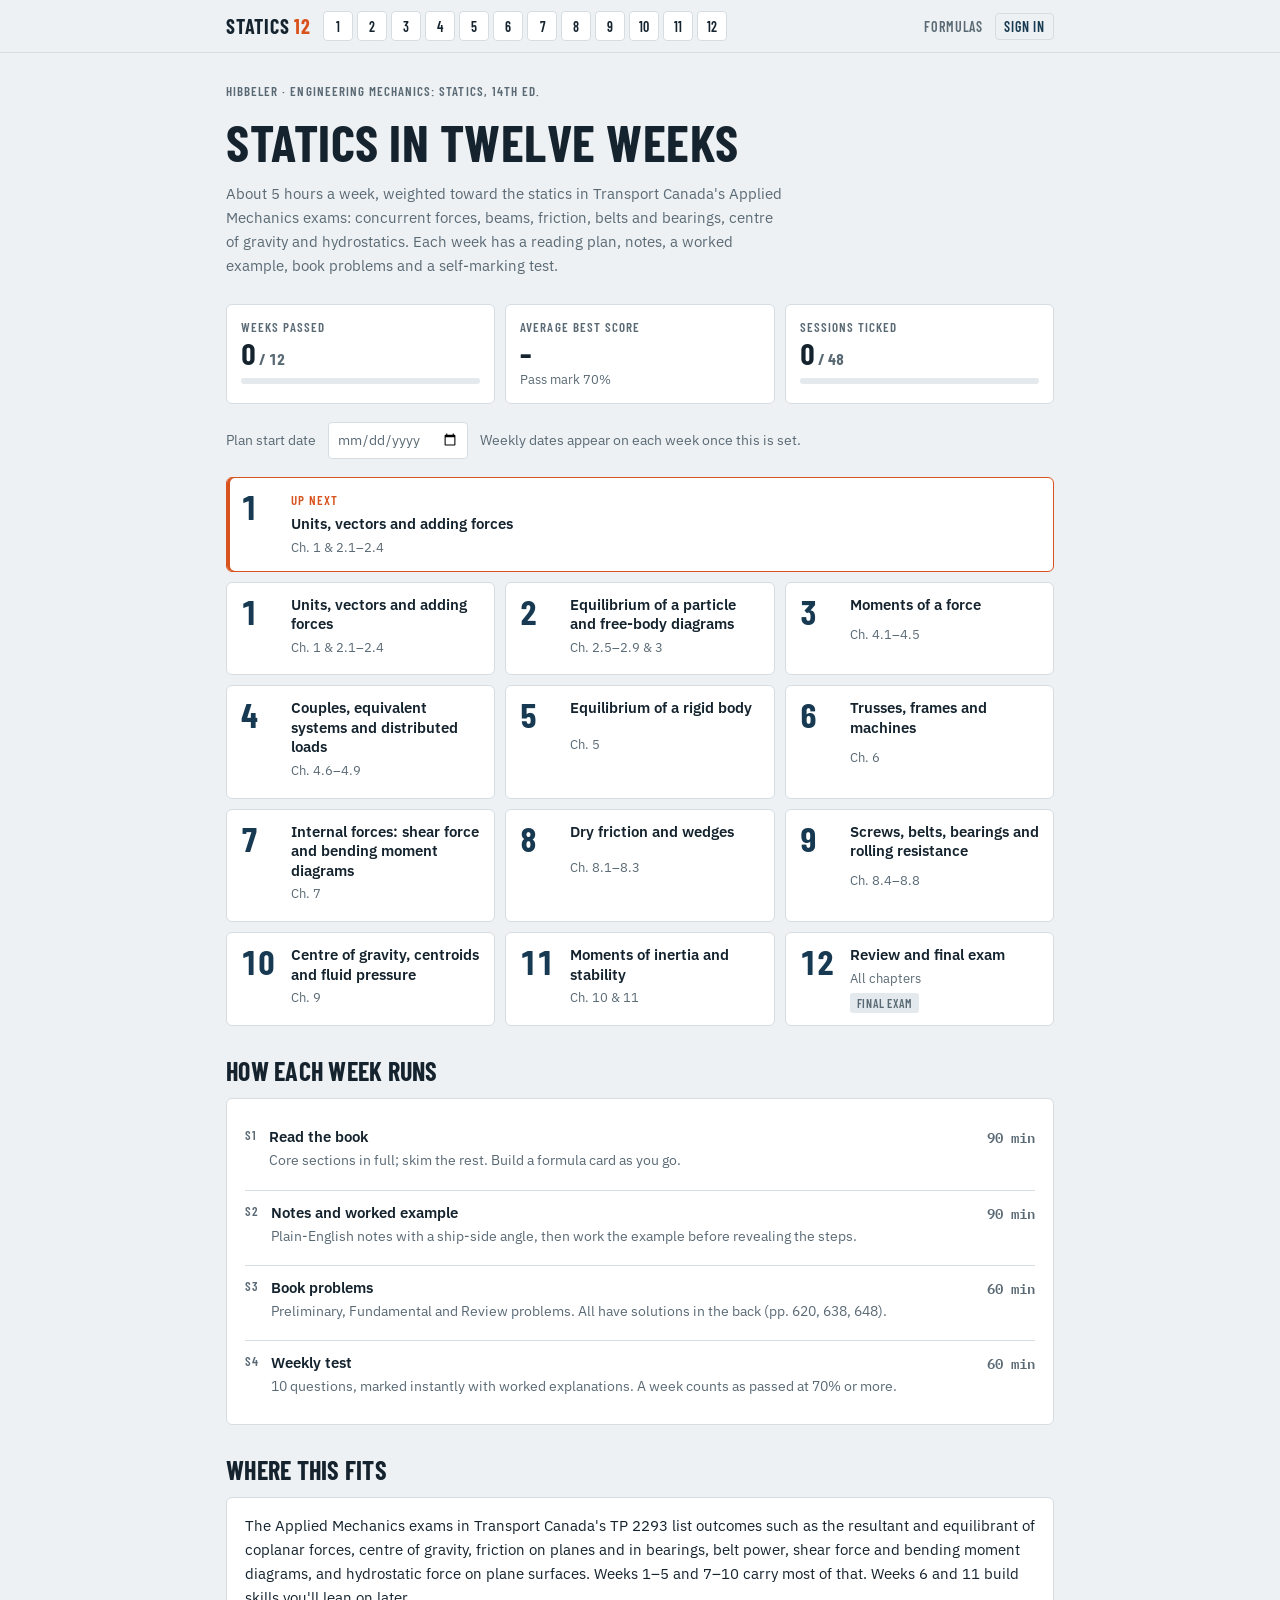
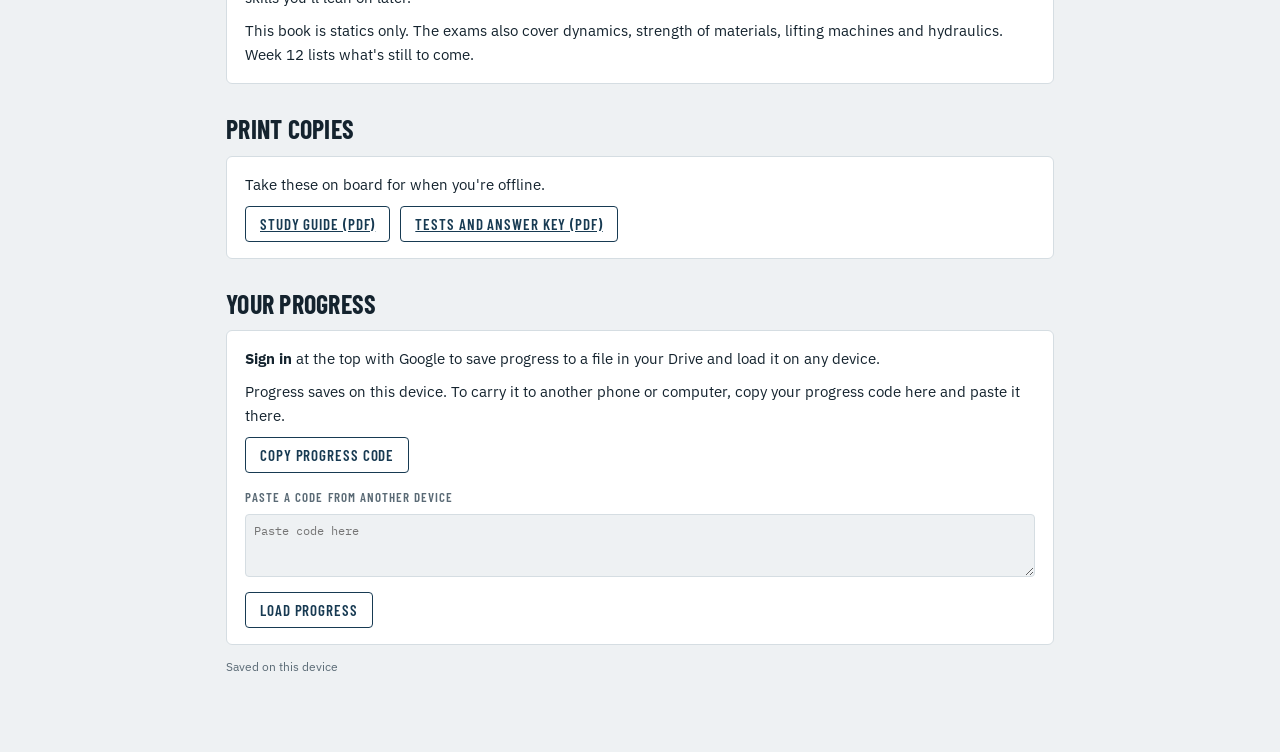
==== commit 1dac4e38: "Statics hub: sign in with Google and sync progress to Drive Progress saves to statics-progress.json " ====
--- a/statics/index.html
+++ b/statics/index.html
@@ -141,7 +141,7 @@
 <header class="top"><div class="wrap">
   <a class="brand" href="#home">Statics<span> <b>12</b></span></a>
   <nav class="weeks" id="weekbar" aria-label="Weeks"></nav>
-  <a class="toplink" href="#formulas">Formulas</a>
+  <a class="toplink" href="#formulas">Formulas</a><button class="toplink drivebtn" id="drivebtn" type="button">Sign in</button>
 </div></header>
 <main class="wrap" id="app"></main>
 
@@ -164,6 +164,7 @@
 let saveTimer=null, saving=false, pending=false;
 function save(){
   lsSet();
+  if(window.S12onSave) try{window.S12onSave()}catch(e){}
   if(!dbRef) return;
   clearTimeout(saveTimer);
   saveTimer=setTimeout(flush,900);
@@ -178,6 +179,22 @@
   if(pending){pending=false;flush()}
 }
 function setSync(m){syncMsg=m;const el=$('#sync');if(el)el.textContent=m}
+/* merge two progress states: keep the best of both */
+function mergeState(a,b){
+  a=a||{}; b=b||{};
+  const out={start:a.start||b.start||'',sessions:{},practice:{},tests:{},drafts:Object.assign({},b.drafts||{},a.drafts||{})};
+  for(const k of ['sessions','practice']){
+    const keys=new Set([...Object.keys(a[k]||{}),...Object.keys(b[k]||{})]);
+    keys.forEach(w=>{const x=(a[k]||{})[w]||[],y=(b[k]||{})[w]||[];const n=Math.max(x.length,y.length);out[k][w]=Array.from({length:n},(_,i)=>!!(x[i]||y[i]))});
+  }
+  const tk=new Set([...Object.keys(a.tests||{}),...Object.keys(b.tests||{})]);
+  tk.forEach(w=>{const x=(a.tests||{})[w],y=(b.tests||{})[w];
+    if(!x||!y){out.tests[w]=Object.assign({},x||y);return}
+    const newer=(x.date||'')>=(y.date||'')?x:y;
+    out.tests[w]={best:Math.max(x.best||0,y.best||0),attempts:Math.max(x.attempts||0,y.attempts||0),last:newer.last,date:newer.date};});
+  return out;
+}
+window.S12={get:()=>S,set:v=>{S=Object.assign({start:'',sessions:{},practice:{},tests:{},drafts:{}},v);lsSet();render()},merge:mergeState,setSync,rerender:()=>render()};
 (async()=>{
   try{
     if(!window.claude||!window.claude.use) return;
@@ -273,8 +290,9 @@
     </div>
   </section>
   <section class="section"><h2>Print copies</h2><div class="panel"><p>Take these on board for when you're offline.</p><div class="row"><a class="btn ghost" href="Statics-12-Week-Study-Guide.pdf">Study guide (PDF)</a><a class="btn ghost" href="Statics-12-Week-Tests-and-Answers.pdf">Tests and answer key (PDF)</a></div></div></section>
-  <section class="section"><h2>Move your progress</h2>
+  <section class="section"><h2>Your progress</h2>
     <div class="panel">
+<p id="drivestatus"></p>
       <p>Progress saves on this device. To carry it to another phone or computer, copy your progress code here and paste it there.</p>
       <div class="row" style="margin-top:8px"><button class="btn ghost" id="copyprog">Copy progress code</button></div>
       <label for="pasteprog" class="label" style="display:block;margin-top:14px">Paste a code from another device</label>
@@ -457,5 +475,118 @@
 render();
 })();
 </script>
-
+<style>.drivebtn{background:none;border:1px solid var(--line);border-radius:4px;padding:4px 8px;cursor:pointer;color:var(--navy)}.drivebtn[data-state=on]{color:var(--ok);border-color:var(--ok)}.drivebtn[data-state=reconnect]{color:var(--signal);border-color:var(--signal)}#drivestatus .btn{font-size:13px}</style><script>/* Google Drive sync for the hosted site.
+   Saves progress to a plain JSON file (statics-progress.json) in the user's own Drive.
+   Scope drive.file: the page can only see files it created, nothing else in Drive. */
+(function(){
+const CLIENT_ID='704435008156-bf6a4se3fuji4rbfd5jvhmagq9dt18vm.apps.googleusercontent.com';
+const FILE_NAME='statics-progress.json';
+const SCOPE='https://www.googleapis.com/auth/drive.file';
+const API='https://www.googleapis.com/drive/v3/files';
+const UP='https://www.googleapis.com/upload/drive/v3/files';
+if(!CLIENT_ID || CLIENT_ID.indexOf('__')===0) return;   // not configured yet: stay local-only
+
+let token=null, exp=0, fileId=null, tc=null, timer=null, busy=false, again=false, wanted=false;
+const ss={get:k=>{try{return JSON.parse(sessionStorage.getItem(k))}catch(e){return null}},set:(k,v)=>{try{sessionStorage.setItem(k,JSON.stringify(v))}catch(e){}},del:k=>{try{sessionStorage.removeItem(k)}catch(e){}}};
+const ls={get:k=>{try{return localStorage.getItem(k)}catch(e){return null}},set:(k,v)=>{try{localStorage.setItem(k,v)}catch(e){}},del:k=>{try{localStorage.removeItem(k)}catch(e){}}};
+const t0=ss.get('s12tok'); if(t0&&t0.exp>Date.now()+60000){token=t0.t;exp=t0.exp}
+fileId=ls.get('s12file');
+wanted=ls.get('s12drive')==='1';
+
+function status(){
+  if(token&&exp>Date.now()) return 'on';
+  return wanted?'reconnect':'off';
+}
+function paint(msg){
+  const b=document.getElementById('drivebtn');
+  const st=status();
+  if(b){b.textContent=st==='on'?'Drive ✓':st==='reconnect'?'Reconnect Drive':'Sign in';b.dataset.state=st;b.title=st==='on'?'Progress is syncing to Google Drive':'Sync progress to your Google Drive'}
+  const p=document.getElementById('drivestatus');
+  if(p) p.innerHTML=st==='on'
+    ? `<b>Synced to Google Drive</b> as <span class="mono">${FILE_NAME}</span>. Every device you sign in on loads and saves this file. <button class="btn ghost" id="driveout" style="margin-left:6px;padding:4px 10px">Sign out</button>`
+    : st==='reconnect'
+    ? `Google Drive sync is set up. Tap <b>Reconnect Drive</b> at the top to pick up where you left off. Google asks again about once an hour.`
+    : `<b>Sign in</b> at the top with Google to save progress to a file in your Drive and load it on any device.`;
+  const o=document.getElementById('driveout'); if(o) o.onclick=signOut;
+  if(msg) window.S12.setSync(msg);
+}
+window.S12paintDrive=paint;
+
+function loadGis(){return new Promise((res,rej)=>{if(window.google&&google.accounts&&google.accounts.oauth2)return res();const s=document.createElement('script');s.src='https://accounts.google.com/gsi/client';s.async=true;s.onload=res;s.onerror=()=>rej(new Error('gis'));document.head.appendChild(s)})}
+
+async function signIn(){
+  try{await loadGis()}catch(e){paint('Could not reach Google. Check your connection and try again.');return}
+  if(!tc) tc=google.accounts.oauth2.initTokenClient({client_id:CLIENT_ID,scope:SCOPE,callback:onToken,error_callback:()=>paint('Google sign-in was closed before it finished.')});
+  tc.requestAccessToken({prompt:wanted?'':'consent'});
+}
+async function onToken(r){
+  if(r.error){paint('Google sign-in failed: '+r.error);return}
+  token=r.access_token; exp=Date.now()+(r.expires_in||3600)*1000;
+  ss.set('s12tok',{t:token,exp}); wanted=true; ls.set('s12drive','1');
+  paint('Connecting to Google Drive…');
+  try{await pull(); paint('Synced to Google Drive')}catch(e){handle(e)}
+}
+function signOut(){
+  if(token&&window.google&&google.accounts) try{google.accounts.oauth2.revoke(token,()=>{})}catch(e){}
+  token=null;exp=0;wanted=false;ss.del('s12tok');ls.del('s12drive');
+  paint('Signed out. Progress saves on this device. Your Drive file is untouched.');
+}
+function handle(e){
+  if(e&&e.status===401){token=null;exp=0;ss.del('s12tok');paint('Google sign-in expired. Tap Reconnect Drive to keep syncing. Progress is safe on this device.')}
+  else paint('Drive sync failed just now. Saved on this device and will retry on your next change.');
+}
+async function api(url,opt={}){
+  const r=await fetch(url,Object.assign({},opt,{headers:Object.assign({Authorization:'Bearer '+token},opt.headers||{})}));
+  if(!r.ok){const e=new Error('drive '+r.status);e.status=r.status;throw e}
+  return r;
+}
+async function findFile(){
+  if(fileId){try{await api(`${API}/${fileId}?fields=id,trashed`).then(r=>r.json()).then(j=>{if(j.trashed)fileId=null});if(fileId)return fileId}catch(e){if(e.status===401)throw e;fileId=null}}
+  const q=encodeURIComponent(`name='${FILE_NAME}' and trashed=false`);
+  const j=await api(`${API}?q=${q}&spaces=drive&orderBy=modifiedTime desc&fields=files(id,modifiedTime)`).then(r=>r.json());
+  fileId=j.files&&j.files[0]?j.files[0].id:null;
+  if(fileId) ls.set('s12file',fileId);
+  return fileId;
+}
+async function pull(){
+  const id=await findFile();
+  let merged=window.S12.get();
+  if(id){
+    const remote=await api(`${API}/${id}?alt=media`).then(r=>r.json()).catch(e=>{if(e.status)throw e;return {}});
+    merged=window.S12.merge(window.S12.get(),remote&&remote.progress?remote.progress:remote);
+    window.S12.set(merged);
+  }
+  await push(true);
+}
+function body(){return JSON.stringify({app:'Statics in Twelve Weeks',version:1,updated:new Date().toISOString(),progress:window.S12.get()},null,1)}
+async function push(){
+  if(status()!=='on') return;
+  if(busy){again=true;return}
+  busy=true;
+  try{
+    if(!fileId) await findFile();
+    if(fileId){
+      await api(`${UP}/${fileId}?uploadType=media`,{method:'PATCH',headers:{'Content-Type':'application/json'},body:body()});
+    } else {
+      const meta={name:FILE_NAME,mimeType:'application/json',description:'Progress for the Statics in Twelve Weeks study hub'};
+      const bd='s12'+Math.random().toString(36).slice(2);
+      const multipart=`--${bd}\r\nContent-Type: application/json; charset=UTF-8\r\n\r\n${JSON.stringify(meta)}\r\n--${bd}\r\nContent-Type: application/json\r\n\r\n${body()}\r\n--${bd}--`;
+      const j=await api(`${UP}?uploadType=multipart&fields=id`,{method:'POST',headers:{'Content-Type':'multipart/related; boundary='+bd},body:multipart}).then(r=>r.json());
+      fileId=j.id; ls.set('s12file',fileId);
+    }
+    const t=new Date(); paint('Synced to Google Drive at '+t.toLocaleTimeString([], {hour:'numeric',minute:'2-digit'}));
+  }catch(e){handle(e)}
+  busy=false;
+  if(again){again=false;push()}
+}
+window.S12onSave=()=>{if(status()!=='on')return;clearTimeout(timer);timer=setTimeout(push,1500)};
+
+document.addEventListener('click',e=>{const b=e.target.closest&&e.target.closest('#drivebtn');if(!b)return;e.preventDefault();
+  if(status()==='on'){location.hash='home';setTimeout(()=>{const p=document.getElementById('drivestatus');if(p)p.scrollIntoView({block:'center'})},50)}else signIn()});
+const obs=new MutationObserver(()=>{const p=document.getElementById('drivestatus');if(p&&!p.dataset.painted){p.dataset.painted='1';paint()}});
+obs.observe(document.getElementById('app'),{childList:true});
+paint();
+if(status()==='on') pull().catch(handle);   // same tab, token still valid: refresh from Drive
+})();
+</script>
 </body></html>
